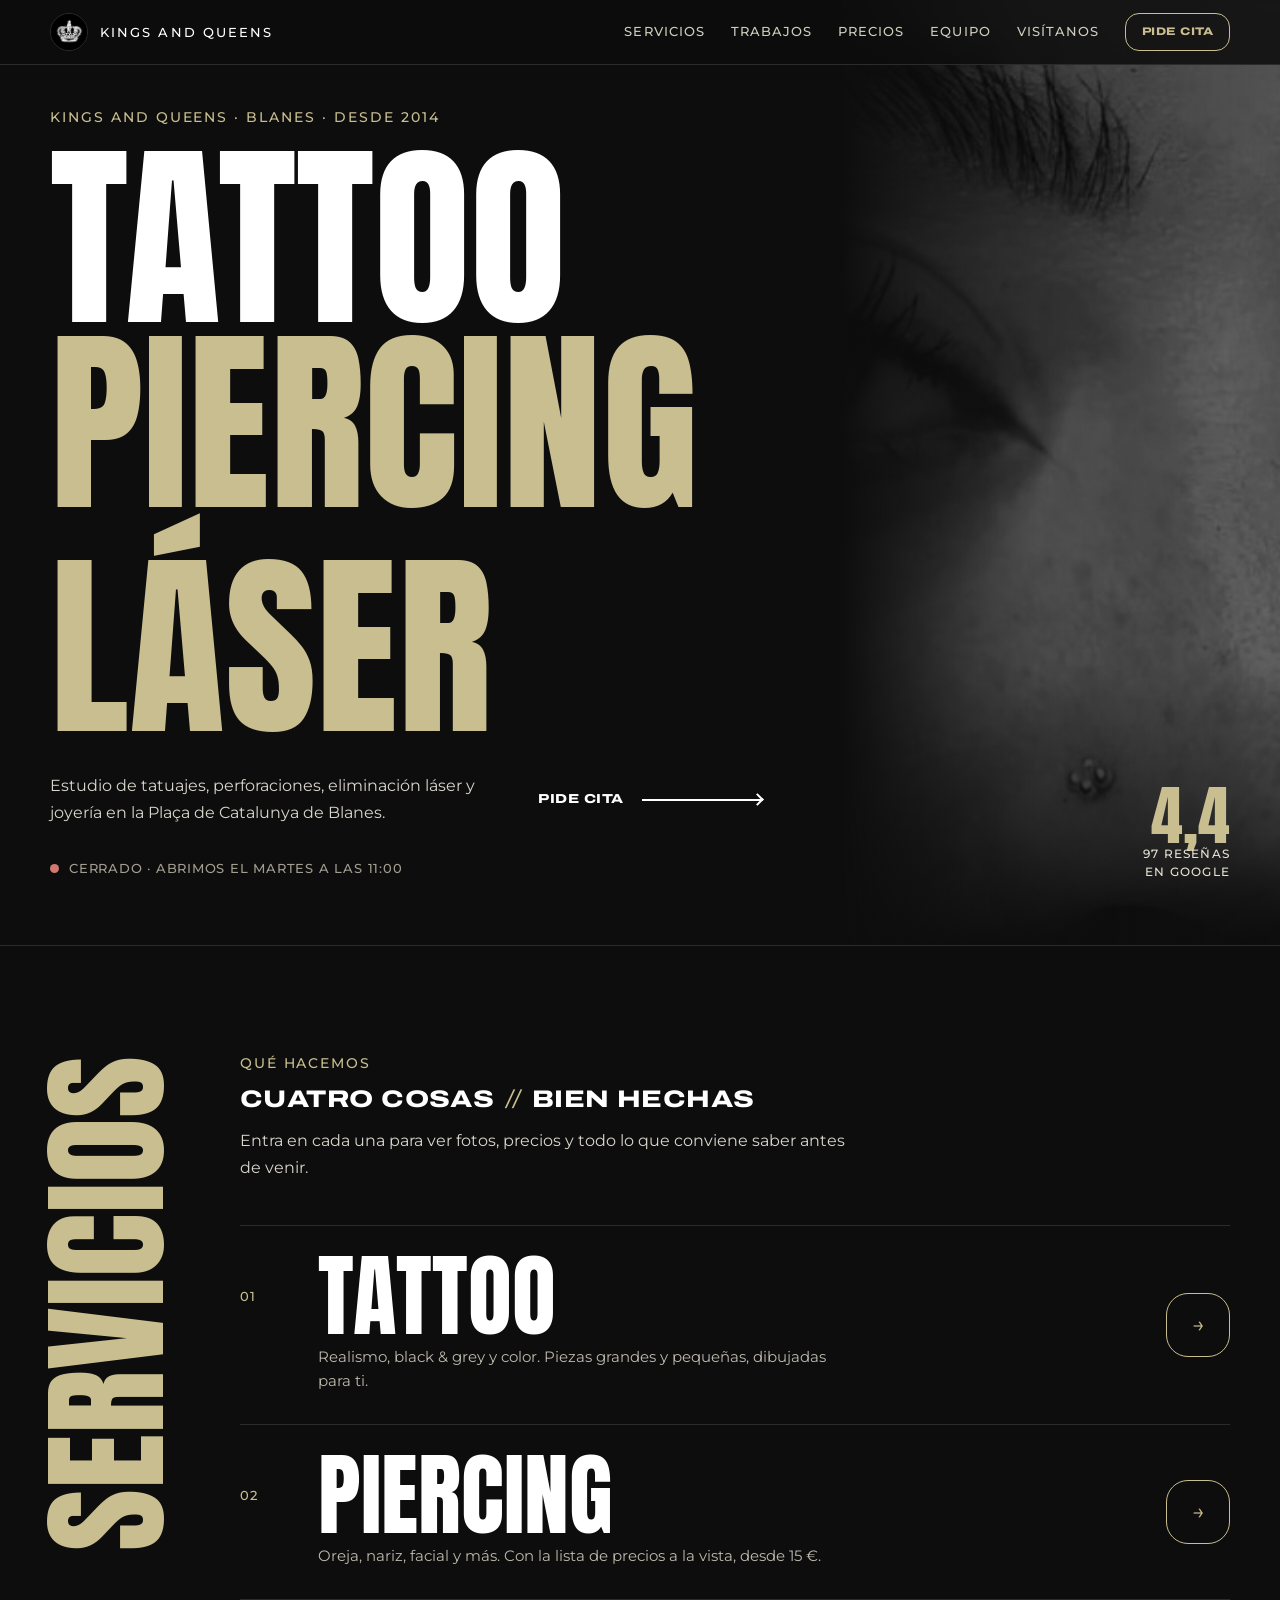
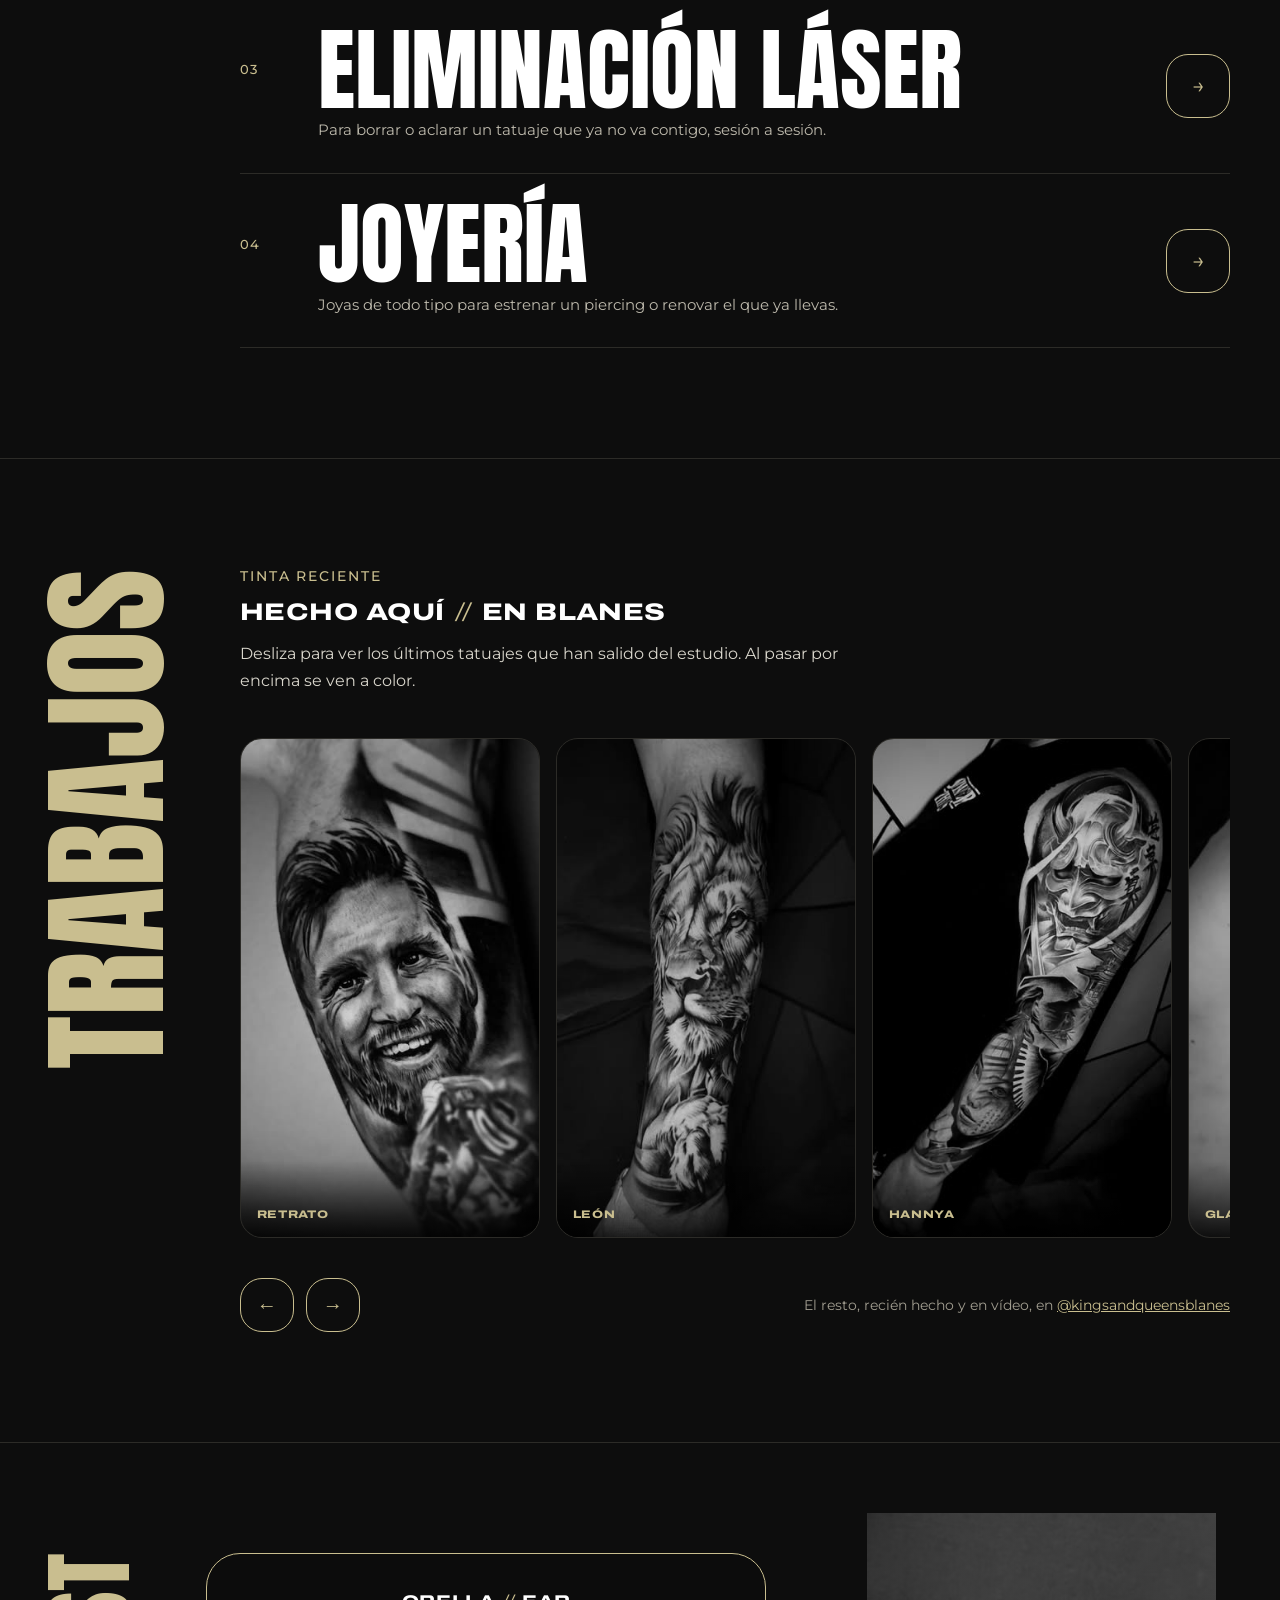
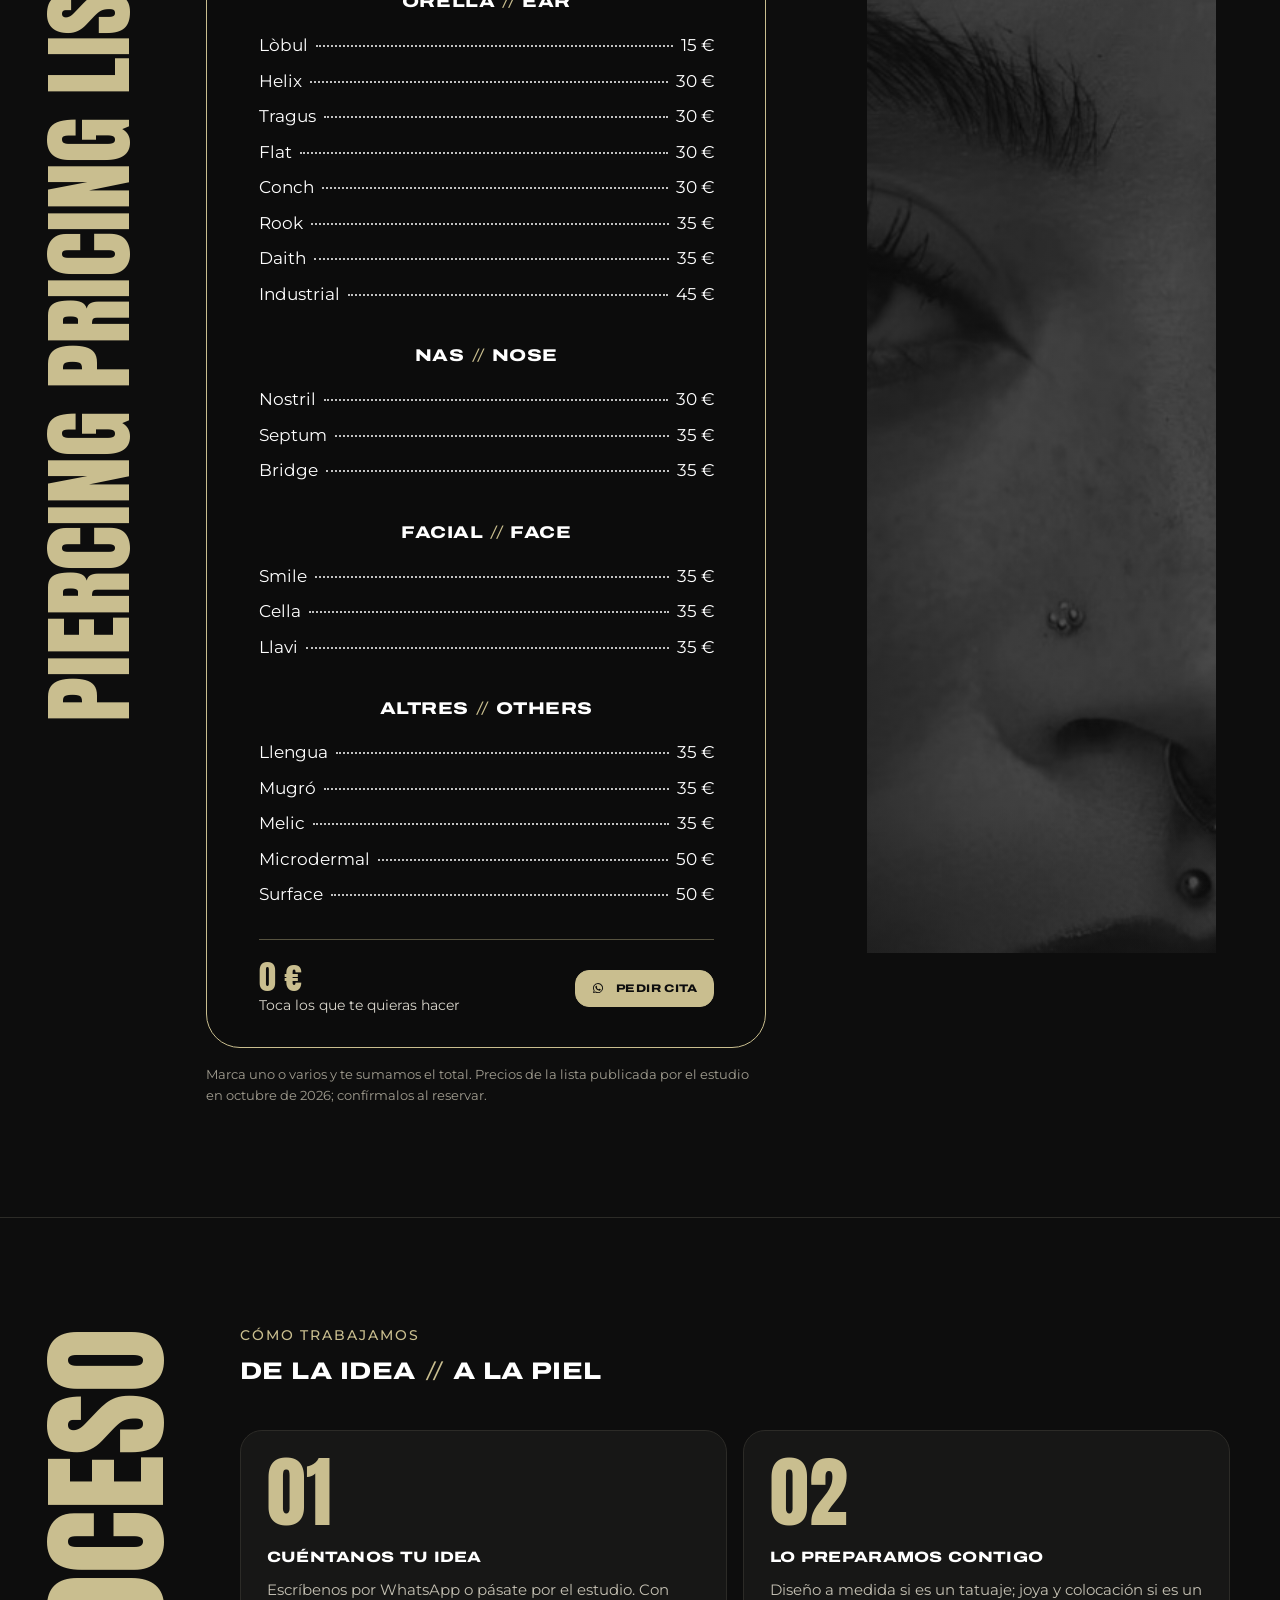
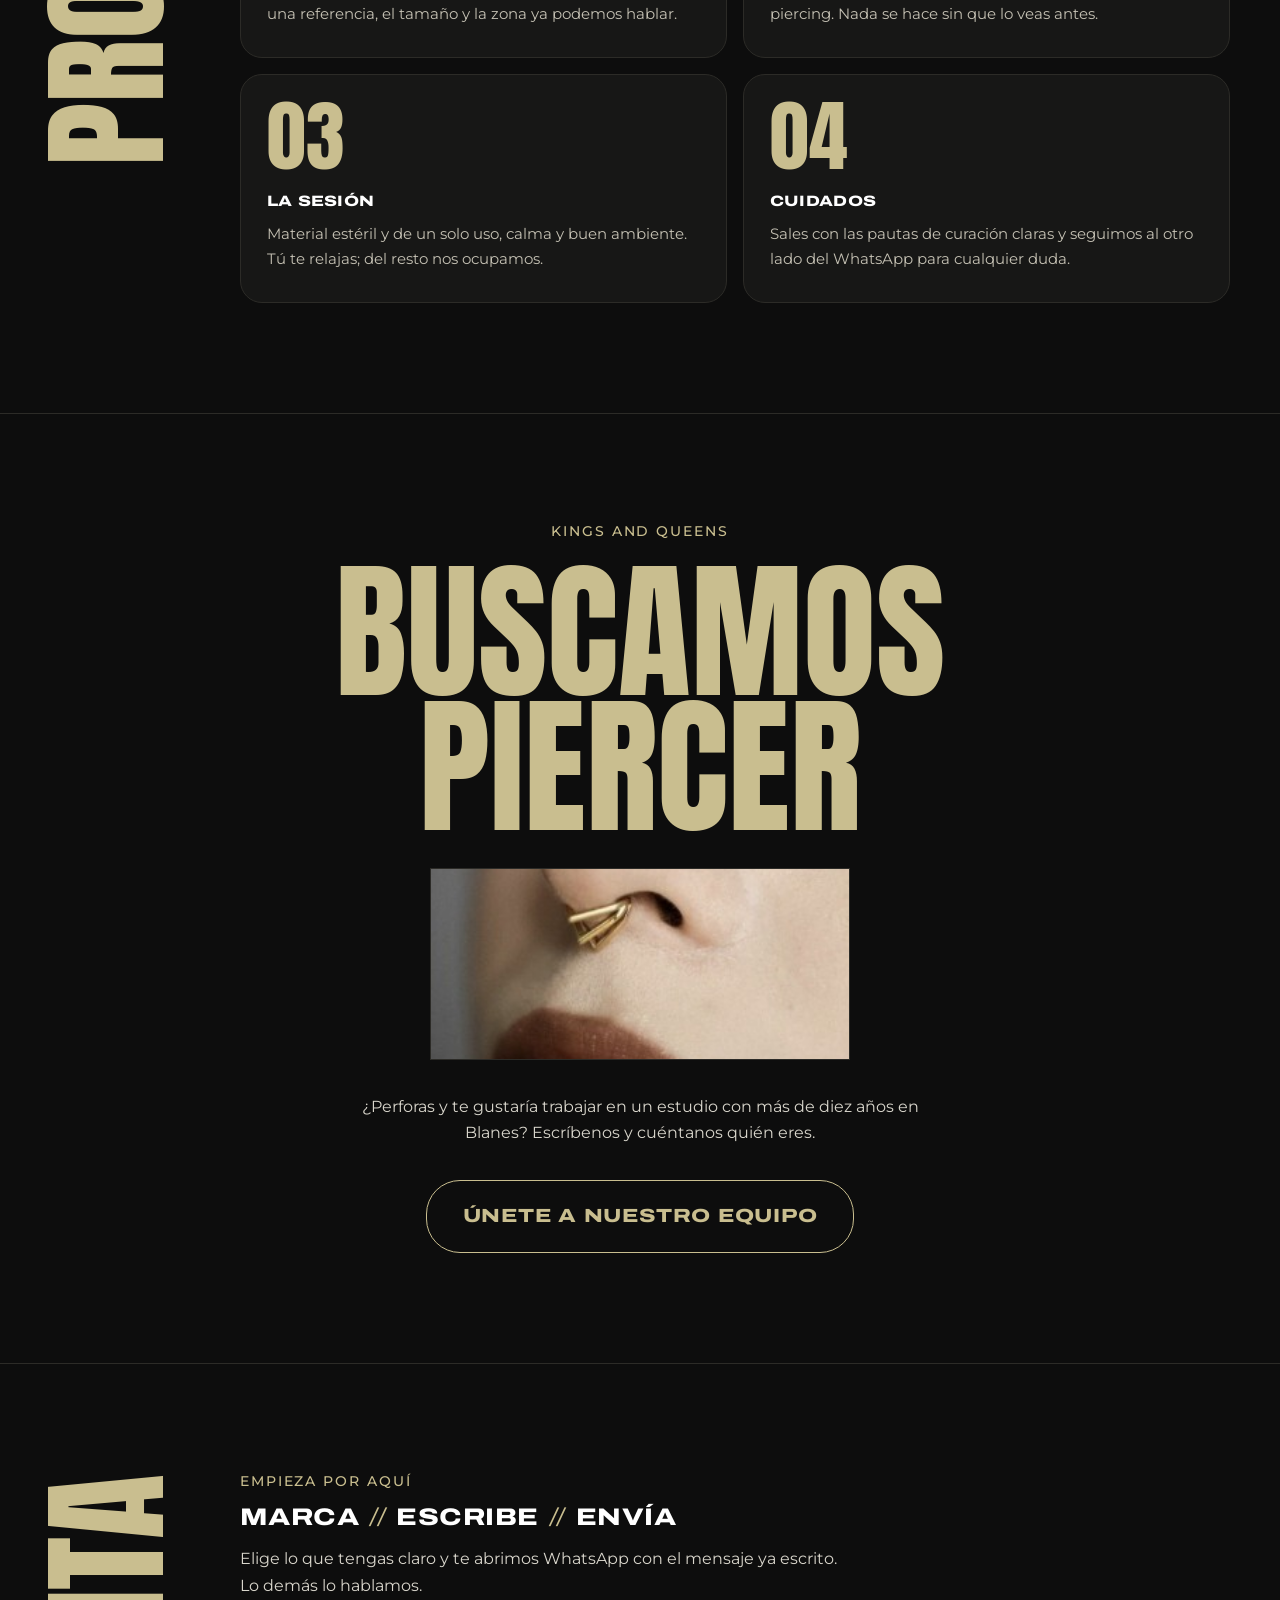
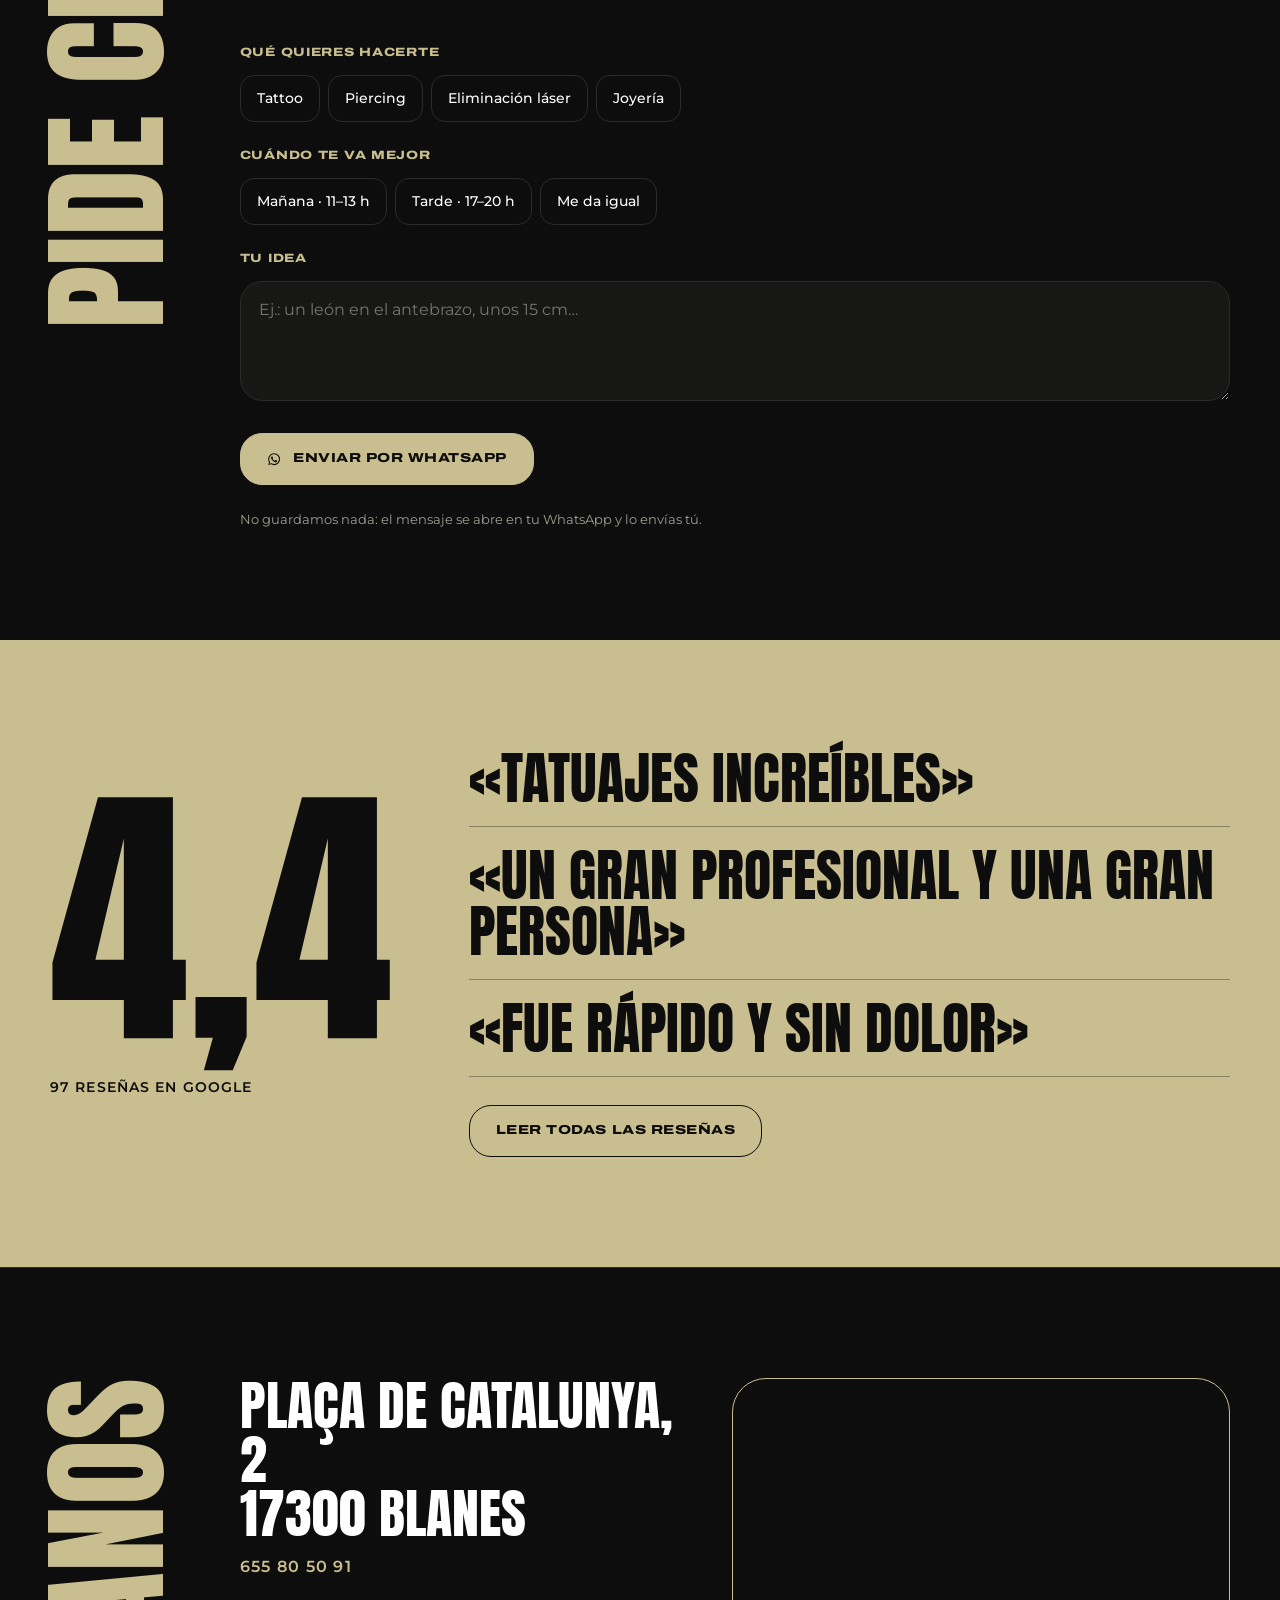
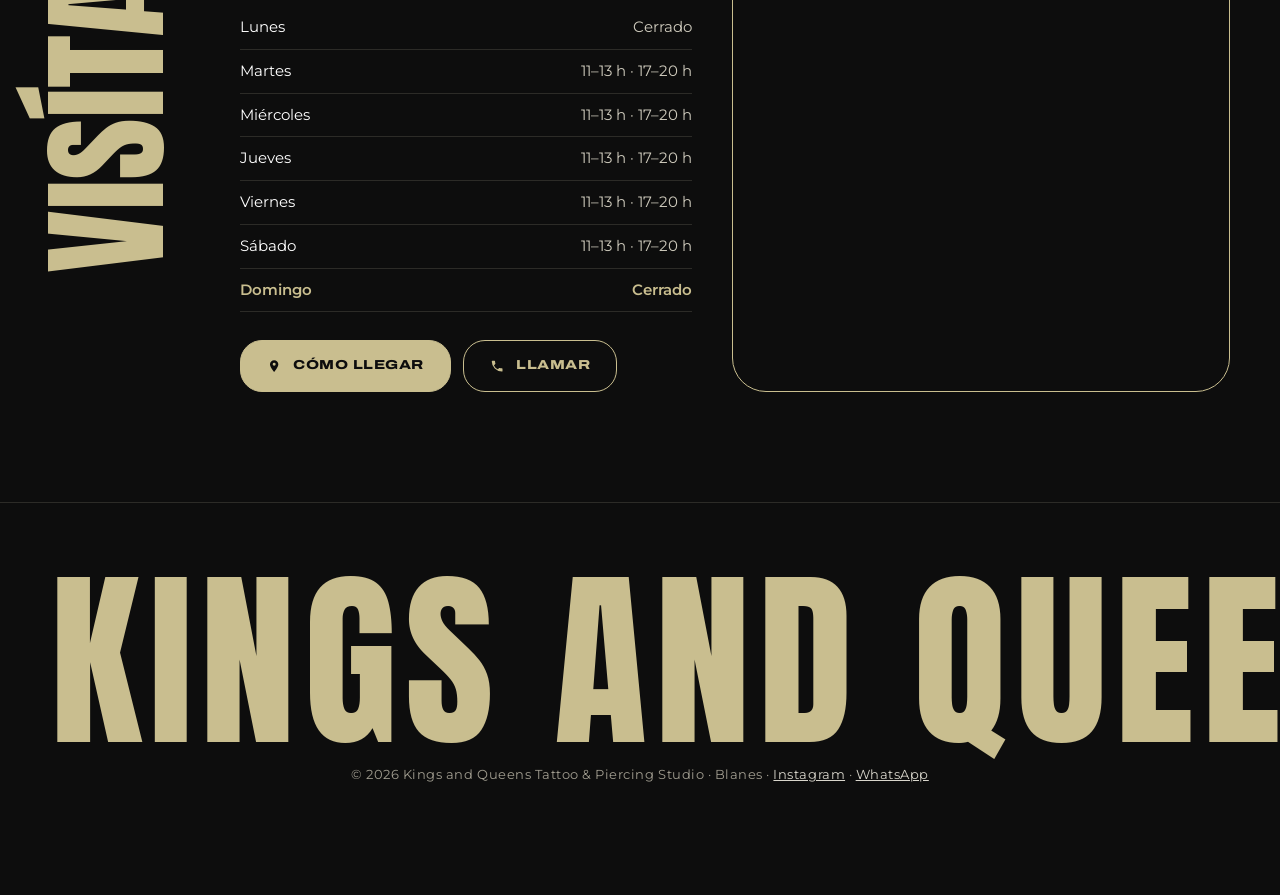
==== index.html @ 45d52576 "Actualización automática 2026-11-10 00:05" ====
<!DOCTYPE html>
<html lang="es">
<head>
<meta charset="utf-8">
<meta name="viewport" content="width=device-width, initial-scale=1">
<title>Kings and Queens · Tattoo &amp; Piercing Studio en Blanes</title>
<meta name="description" content="Estudio de tatuajes, piercing, eliminación láser y joyería en Blanes desde 2014. Plaça de Catalunya, 2. Consulta la lista de precios de piercing y pide cita por WhatsApp.">
<meta property="og:title" content="Kings and Queens · Tattoo &amp; Piercing Studio">
<meta property="og:description" content="Tattoo · Piercing · Eliminación láser · Joyería. Plaça de Catalunya, 2, Blanes. Desde 2014.">
<meta property="og:image" content="img/ig-precios.jpg">
<meta name="theme-color" content="#0d0d0d">
<link rel="icon" href="img/corona.jpg">
<link rel="apple-touch-icon" href="img/corona.jpg">
<link rel="preconnect" href="https://fonts.googleapis.com">
<link rel="preconnect" href="https://fonts.gstatic.com" crossorigin>
<link href="https://fonts.googleapis.com/css2?family=Anton&family=Archivo:wdth,wght@125,800&family=Montserrat:wght@400;500;600&display=swap" rel="stylesheet">
<link rel="stylesheet" href="estilo.css">
</head>
<body>

<svg width="0" height="0" style="position:absolute" aria-hidden="true">
  <symbol id="i-wa" viewBox="0 0 24 24"><path fill="currentColor" d="M12 2a10 10 0 0 0-8.6 15.100L2 22l5-1.300A10 10 0 1 0 12 2Zm0 18.200c-1.500 0-3-.4-4.300-1.200l-.3-.2-3 .8.8-2.900-.2-.3A8.200 8.200 0 1 1 12 20.200Zm4.500-6.100c-.2-.1-1.500-.7-1.700-.8s-.4-.1-.6.100-.6.800-.8 1-.3.200-.5.100a6.700 6.700 0 0 1-3.400-2.900c-.3-.4.300-.4.700-1.400.1-.2 0-.3 0-.5l-.8-1.800c-.2-.5-.4-.4-.6-.4h-.5a1 1 0 0 0-.7.300 2.900 2.900 0 0 0-.9 2.200 5 5 0 0 0 1.100 2.700 11.500 11.500 0 0 0 4.400 3.900c1.600.7 2.300.8 3.100.6a2.600 2.600 0 0 0 1.700-1.200 2.100 2.100 0 0 0 .2-1.200c-.1-.1-.3-.2-.5-.3Z"/></symbol>
  <symbol id="i-pin" viewBox="0 0 24 24"><path fill="currentColor" d="M12 2a7 7 0 0 0-7 7c0 5 7 13 7 13s7-8 7-13a7 7 0 0 0-7-7Zm0 9.500A2.500 2.500 0 1 1 12 6.500a2.500 2.500 0 0 1 0 5Z"/></symbol>
  <symbol id="i-tel" viewBox="0 0 24 24"><path fill="currentColor" d="M6.600 10.800a15.100 15.100 0 0 0 6.600 6.600l2.200-2.200a1 1 0 0 1 1-.2 11.400 11.400 0 0 0 3.600.6 1 1 0 0 1 1 1V20a1 1 0 0 1-1 1A17 17 0 0 1 3 4a1 1 0 0 1 1-1h3.500a1 1 0 0 1 1 1 11.400 11.400 0 0 0 .6 3.600 1 1 0 0 1-.3 1Z"/></symbol>
  <symbol id="i-ig" viewBox="0 0 24 24"><g fill="none" stroke="currentColor" stroke-width="1.800"><rect x="3.500" y="3.500" width="17" height="17" rx="5"/><circle cx="12" cy="12" r="4"/></g><circle cx="17.200" cy="6.800" r="1.200" fill="currentColor"/></symbol>
</svg>

<header class="top">
  <div class="wrap">
    <a class="logo" href="#inicio" aria-label="Kings and Queens, inicio"><img src="img/corona.jpg" alt="" width="150" height="150"><span>Kings and Queens</span></a>
    <nav class="nav" aria-label="Secciones">
      <a href="#servicios">Servicios</a><a href="#trabajos">Trabajos</a><a href="#precios">Precios</a><a href="#equipo">Equipo</a><a href="#visita">Visítanos</a>
    </nav>
    <a class="btn btn--sm" href="#cita">Pide cita</a>
  </div>
</header>

<main>
<!-- ================= HERO ================= -->
<section class="hero" id="inicio">
  <div class="cara"><img src="img/cara.jpg" alt="" width="240" height="715"></div>
  <div class="wrap">
    <p class="marca">Kings and Queens · Blanes · Desde 2014</p>
    <h1><span>Tattoo</span><span class="a">Piercing</span><span class="a">Láser</span></h1>
    <div class="pie">
      <p class="lead">Estudio de tatuajes, perforaciones, eliminación láser y joyería en la Plaça de Catalunya de Blanes.</p>
      <a class="flecha" href="#cita">Pide cita <i></i></a>
    </div>
    <p class="estado" id="estado"><u></u><span>Plaça de Catalunya, 2</span></p>
    <a class="nota" href="#opiniones" aria-label="4,4 sobre 5 en Google, 97 reseñas"><strong>4,4</strong>97 reseñas<br>en Google</a>
  </div>
</section>

<!-- ================= SERVICIOS ================= -->
<section class="sec" id="servicios">
  <div class="wrap lat">
    <h2 class="vert">Servicios</h2>
    <div>
      <div class="intro rv">
        <p class="marca">Qué hacemos</p>
        <h3 class="wide">Cuatro cosas <span class="sl">//</span> bien hechas</h3>
        <p class="lead">Entra en cada una para ver fotos, precios y todo lo que conviene saber antes de venir.</p>
      </div>
      <div class="serv">
        <a class="rv" href="tattoo.html"><span class="n">01</span><h3>Tattoo</h3><p>Realismo, black &amp; grey y color. Piezas grandes y pequeñas, dibujadas para ti.</p><span class="ir" aria-hidden="true">→</span></a>
        <a class="rv" href="piercing.html"><span class="n">02</span><h3>Piercing</h3><p>Oreja, nariz, facial y más. Con la lista de precios a la vista, desde 15 €.</p><span class="ir" aria-hidden="true">→</span></a>
        <a class="rv" href="laser.html"><span class="n">03</span><h3>Eliminación láser</h3><p>Para borrar o aclarar un tatuaje que ya no va contigo, sesión a sesión.</p><span class="ir" aria-hidden="true">→</span></a>
        <a class="rv" href="joyeria.html"><span class="n">04</span><h3>Joyería</h3><p>Joyas de todo tipo para estrenar un piercing o renovar el que ya llevas.</p><span class="ir" aria-hidden="true">→</span></a>
      </div>
    </div>
  </div>
</section>

<!-- ================= TRABAJOS ================= -->
<section class="sec" id="trabajos">
  <div class="wrap lat">
    <h2 class="vert">Trabajos</h2>
    <div>
      <div class="intro rv">
        <p class="marca">Tinta reciente</p>
        <h3 class="wide">Hecho aquí <span class="sl">//</span> en Blanes</h3>
        <p class="lead">Desliza para ver los últimos tatuajes que han salido del estudio. Al pasar por encima se ven a color.</p>
      </div>
      <div class="tira rv" id="tira" tabindex="0" aria-label="Galería de tatuajes">
        <figure><img src="img/t01.jpg" alt="Retrato realista de un futbolista sonriendo en el brazo" loading="lazy" width="480" height="640"><figcaption>Retrato</figcaption></figure>
        <figure><img src="img/t10.jpg" alt="León realista en el antebrazo" loading="lazy" width="361" height="640"><figcaption>León</figcaption></figure>
        <figure><img src="img/t05.jpg" alt="Manga con máscara hannya a color" loading="lazy" width="361" height="640"><figcaption>Hannya</figcaption></figure>
        <figure><img src="img/t11.jpg" alt="Gladiador con casco y coliseo en el hombro" loading="lazy" width="361" height="640"><figcaption>Gladiador</figcaption></figure>
        <figure><img src="img/t09.jpg" alt="Ojo de tigre y mirada de mujer en el antebrazo" loading="lazy" width="493" height="640"><figcaption>Tigre y mirada</figcaption></figure>
        <figure><img src="img/t07.jpg" alt="Águila en black and grey en el antebrazo" loading="lazy" width="361" height="640"><figcaption>Águila</figcaption></figure>
        <figure><img src="img/t02.jpg" alt="Rostro de Cristo y cruz en el antebrazo" loading="lazy" width="361" height="640"><figcaption>Cristo y cruz</figcaption></figure>
        <figure><img src="img/t06.jpg" alt="Ojo, reloj y rosa en el antebrazo" loading="lazy" width="361" height="640"><figcaption>Ojo y reloj</figcaption></figure>
        <figure><img src="img/t08.jpg" alt="Rostro de mujer en black and grey" loading="lazy" width="361" height="640"><figcaption>Rostro</figcaption></figure>
        <figure><img src="img/t03.jpg" alt="Astronauta y criatura espacial en el antebrazo" loading="lazy" width="361" height="640"><figcaption>Espacio</figcaption></figure>
      </div>
      <div class="mando rv">
        <button type="button" data-dir="-1" aria-label="Fotos anteriores">←</button>
        <button type="button" data-dir="1" aria-label="Fotos siguientes">→</button>
        <p>El resto, recién hecho y en vídeo, en <a href="https://www.instagram.com/kingsandqueensblanes" target="_blank" rel="noopener">@kingsandqueensblanes</a></p>
      </div>
    </div>
  </div>
</section>

<!-- ================= PRECIOS ================= -->
<section class="sec precios" id="precios">
  <div class="wrap lat">
    <h2 class="vert peq">Piercing pricing list</h2>
    <div>
      <div class="cartel rv" id="cartel">
        <h3>Orella <span class="sl">//</span> Ear</h3>
        <ul>
          <li><button type="button" aria-pressed="false" data-p="15">Lòbul<b>15 €</b></button></li>
          <li><button type="button" aria-pressed="false" data-p="30">Helix<b>30 €</b></button></li>
          <li><button type="button" aria-pressed="false" data-p="30">Tragus<b>30 €</b></button></li>
          <li><button type="button" aria-pressed="false" data-p="30">Flat<b>30 €</b></button></li>
          <li><button type="button" aria-pressed="false" data-p="30">Conch<b>30 €</b></button></li>
          <li><button type="button" aria-pressed="false" data-p="35">Rook<b>35 €</b></button></li>
          <li><button type="button" aria-pressed="false" data-p="35">Daith<b>35 €</b></button></li>
          <li><button type="button" aria-pressed="false" data-p="45">Industrial<b>45 €</b></button></li>
        </ul>
        <h3>Nas <span class="sl">//</span> Nose</h3>
        <ul>
          <li><button type="button" aria-pressed="false" data-p="30">Nostril<b>30 €</b></button></li>
          <li><button type="button" aria-pressed="false" data-p="35">Septum<b>35 €</b></button></li>
          <li><button type="button" aria-pressed="false" data-p="35">Bridge<b>35 €</b></button></li>
        </ul>
        <h3>Facial <span class="sl">//</span> Face</h3>
        <ul>
          <li><button type="button" aria-pressed="false" data-p="35">Smile<b>35 €</b></button></li>
          <li><button type="button" aria-pressed="false" data-p="35">Cella<b>35 €</b></button></li>
          <li><button type="button" aria-pressed="false" data-p="35">Llavi<b>35 €</b></button></li>
        </ul>
        <h3>Altres <span class="sl">//</span> Others</h3>
        <ul>
          <li><button type="button" aria-pressed="false" data-p="35">Llengua<b>35 €</b></button></li>
          <li><button type="button" aria-pressed="false" data-p="35">Mugró<b>35 €</b></button></li>
          <li><button type="button" aria-pressed="false" data-p="35">Melic<b>35 €</b></button></li>
          <li><button type="button" aria-pressed="false" data-p="50">Microdermal<b>50 €</b></button></li>
          <li><button type="button" aria-pressed="false" data-p="50">Surface<b>50 €</b></button></li>
        </ul>
        <div class="cuenta">
          <p aria-live="polite"><strong id="total">0 €</strong><span id="cuantos">Toca los que te quieras hacer</span></p>
          <a class="btn btn--full btn--sm" id="pedir" href="https://wa.me/34655805091?text=Hola%20Kings%20and%20Queens%2C%20quiero%20pedir%20cita%20para%20un%20piercing." target="_blank" rel="noopener"><svg><use href="#i-wa"/></svg>Pedir cita</a>
        </div>
      </div>
      <p class="aviso">Marca uno o varios y te sumamos el total. Precios de la lista publicada por el estudio en octubre de 2026; confírmalos al reservar.</p>
    </div>
  </div>
</section>

<!-- ================= PROCESO ================= -->
<section class="sec" id="proceso">
  <div class="wrap lat">
    <h2 class="vert">Proceso</h2>
    <div>
      <div class="intro rv">
        <p class="marca">Cómo trabajamos</p>
        <h3 class="wide">De la idea <span class="sl">//</span> a la piel</h3>
      </div>
      <div class="pasos">
        <div class="paso rv"><h3 class="wide">Cuéntanos tu idea</h3><p>Escríbenos por WhatsApp o pásate por el estudio. Con una referencia, el tamaño y la zona ya podemos hablar.</p></div>
        <div class="paso rv" style="--rd:.08s"><h3 class="wide">Lo preparamos contigo</h3><p>Diseño a medida si es un tatuaje; joya y colocación si es un piercing. Nada se hace sin que lo veas antes.</p></div>
        <div class="paso rv"><h3 class="wide">La sesión</h3><p>Material estéril y de un solo uso, calma y buen ambiente. Tú te relajas; del resto nos ocupamos.</p></div>
        <div class="paso rv" style="--rd:.08s"><h3 class="wide">Cuidados</h3><p>Sales con las pautas de curación claras y seguimos al otro lado del WhatsApp para cualquier duda.</p></div>
      </div>
    </div>
  </div>
</section>

<!-- ================= EQUIPO ================= -->
<section class="sec equipo" id="equipo">
  <div class="wrap">
    <p class="marca rv">Kings and Queens</p>
    <h2 class="rv">Buscamos piercer</h2>
    <figure class="rv"><img src="img/nariz.jpg" alt="Primer plano de un aro dorado en la nariz" loading="lazy" width="297" height="190"></figure>
    <p class="lead rv">¿Perforas y te gustaría trabajar en un estudio con más de diez años en Blanes? Escríbenos y cuéntanos quién eres.</p>
    <a class="btn rv" href="https://wa.me/34655805091?text=Hola%20Kings%20and%20Queens%2C%20he%20visto%20que%20busc%C3%A1is%20piercer%20y%20me%20gustar%C3%ADa%20unirme%20al%20equipo." target="_blank" rel="noopener">Únete a nuestro equipo</a>
  </div>
</section>

<!-- ================= CITA ================= -->
<section class="sec" id="cita">
  <div class="wrap lat">
    <h2 class="vert">Pide cita</h2>
    <div>
      <div class="intro rv">
        <p class="marca">Empieza por aquí</p>
        <h3 class="wide">Marca <span class="sl">//</span> escribe <span class="sl">//</span> envía</h3>
        <p class="lead">Elige lo que tengas claro y te abrimos WhatsApp con el mensaje ya escrito. Lo demás lo hablamos.</p>
      </div>
      <form class="form rv" id="idea">
        <fieldset><legend>Qué quieres hacerte</legend><div class="chips">
          <label><input type="radio" name="serv" value="un tatuaje"><span>Tattoo</span></label>
          <label><input type="radio" name="serv" value="un piercing"><span>Piercing</span></label>
          <label><input type="radio" name="serv" value="una eliminación láser"><span>Eliminación láser</span></label>
          <label><input type="radio" name="serv" value="una consulta de joyería"><span>Joyería</span></label>
        </div></fieldset>
        <fieldset><legend>Cuándo te va mejor</legend><div class="chips">
          <label><input type="radio" name="hora" value="por la mañana (11–13 h)"><span>Mañana · 11–13 h</span></label>
          <label><input type="radio" name="hora" value="por la tarde (17–20 h)"><span>Tarde · 17–20 h</span></label>
          <label><input type="radio" name="hora" value="me da igual el horario"><span>Me da igual</span></label>
        </div></fieldset>
        <fieldset><legend><label for="txt">Tu idea</label></legend>
          <textarea id="txt" name="txt" placeholder="Ej.: un león en el antebrazo, unos 15 cm…"></textarea>
        </fieldset>
        <button class="btn btn--full" type="submit"><svg><use href="#i-wa"/></svg>Enviar por WhatsApp</button>
        <p class="note">No guardamos nada: el mensaje se abre en tu WhatsApp y lo envías tú.</p>
      </form>
    </div>
  </div>
</section>

<!-- ================= OPINIONES ================= -->
<section class="sec arena" id="opiniones">
  <div class="wrap voces">
    <div class="rv">
      <p class="num" aria-label="4,4 sobre 5">4,4</p>
      <p>97 reseñas en Google</p>
    </div>
    <div class="rv" style="--rd:.12s">
      <blockquote>«Tatuajes increíbles»</blockquote>
      <blockquote>«Un gran profesional y una gran persona»</blockquote>
      <blockquote>«Fue rápido y sin dolor»</blockquote>
      <a class="btn" href="https://www.google.com/maps/place/Kings+And+Queens+Tattoo+%26+Piercing+Studio/@41.672627,2.7900441,17z/data=!4m6!3m5!1s0x12bb163b7a36d513:0x8e5a60330b178a2e!8m2!3d41.672627!4d2.7900441!16s%2Fg%2F11cmfw9wwy" target="_blank" rel="noopener">Leer todas las reseñas</a>
    </div>
  </div>
</section>

<!-- ================= VISITA ================= -->
<section class="sec" id="visita">
  <div class="wrap lat">
    <h2 class="vert">Visítanos</h2>
    <div class="visita">
      <div class="rv">
        <p class="dir">Plaça de Catalunya, 2<br>17300 Blanes</p>
        <a class="tel" href="tel:+34655805091">655 80 50 91</a>
        <table class="horas" id="horario">
          <caption class="sr">Horario</caption>
          <tr data-d="1"><td>Lunes</td><td>Cerrado</td></tr>
          <tr data-d="2"><td>Martes</td><td>11–13 h · 17–20 h</td></tr>
          <tr data-d="3"><td>Miércoles</td><td>11–13 h · 17–20 h</td></tr>
          <tr data-d="4"><td>Jueves</td><td>11–13 h · 17–20 h</td></tr>
          <tr data-d="5"><td>Viernes</td><td>11–13 h · 17–20 h</td></tr>
          <tr data-d="6"><td>Sábado</td><td>11–13 h · 17–20 h</td></tr>
          <tr data-d="0"><td>Domingo</td><td>Cerrado</td></tr>
        </table>
        <div class="btns">
          <a class="btn btn--full" href="https://www.google.com/maps/dir/?api=1&destination=Kings+And+Queens+Tattoo+%26+Piercing+Studio%2C+Pla%C3%A7a+de+Catalunya+2%2C+Blanes" target="_blank" rel="noopener"><svg><use href="#i-pin"/></svg>Cómo llegar</a>
          <a class="btn" href="tel:+34655805091"><svg><use href="#i-tel"/></svg>Llamar</a>
        </div>
      </div>
      <div class="mapa rv" style="--rd:.1s">
        <iframe title="Mapa: Kings and Queens, Plaça de Catalunya 2, Blanes" loading="lazy" referrerpolicy="no-referrer-when-downgrade" src="https://www.google.com/maps?q=Kings+And+Queens+Tattoo+%26+Piercing+Studio,+Pla%C3%A7a+de+Catalunya+2,+Blanes&z=17&output=embed"></iframe>
      </div>
    </div>
  </div>
</section>
</main>

<footer class="fin">
  <div class="wrap">
    <p class="gran" aria-hidden="true">Kings and Queens</p>
    <p>© 2026 Kings and Queens Tattoo &amp; Piercing Studio · Blanes · <a href="https://www.instagram.com/kingsandqueensblanes" target="_blank" rel="noopener">Instagram</a> · <a href="https://wa.me/34655805091" target="_blank" rel="noopener">WhatsApp</a></p>
  </div>
</footer>

<nav class="dock" aria-label="Accesos rápidos">
  <a href="#cita"><svg><use href="#i-wa"/></svg>Pide cita</a>
  <a href="tel:+34655805091"><svg><use href="#i-tel"/></svg>Llamar</a>
  <a href="#visita"><svg><use href="#i-pin"/></svg>Mapa</a>
</nav>

<script src="main.js"></script>
</body>
</html>
---- estilo.css ----
/* Kings and Queens · Tattoo & Piercing Studio · Blanes */
:root{
  --n:#0d0d0d; --c:#171716; --l:#2c2b27; --a:#c9be8f; --a2:#ddd4ab; --b:#fff; --g:#a19d90;
  --r:22px;
  --disp:'Anton',Impact,'Arial Narrow',sans-serif;
  --wide:'Archivo','Arial Black',sans-serif;
  --txt:'Montserrat',system-ui,sans-serif;
}
*,*::before,*::after{box-sizing:border-box}
html{scroll-behavior:smooth;scroll-padding-top:72px;-webkit-text-size-adjust:100%}
body{margin:0;background:var(--n);color:var(--b);font:400 16px/1.65 var(--txt);overflow-x:hidden}
img{max-width:100%;display:block}
a{color:inherit}
h1,h2,h3,p,ul,figure,blockquote{margin:0}
ul{padding:0;list-style:none}
svg{width:1.1em;height:1.1em;flex:none}
:focus-visible{outline:2px solid var(--a);outline-offset:3px}
.sr{position:absolute;width:1px;height:1px;overflow:hidden;clip-path:inset(50%)}
.wrap{width:min(1180px,100% - 44px);margin-inline:auto}

/* tipografía */
.wide{font-family:var(--wide);font-stretch:125%;font-weight:800;text-transform:uppercase;letter-spacing:.02em}
.marca{font:500 14px/1 var(--txt);letter-spacing:.14em;text-transform:uppercase;color:var(--a)}
.lead{color:#d9d6cc;max-width:56ch}
.lead+.lead{margin-top:14px}
.sl{color:var(--a);font-weight:400;font-style:italic;margin:0 .15em}

/* botones: caja redondeada de línea fina, como el cartel */
.btn{display:inline-flex;align-items:center;justify-content:center;gap:12px;padding:17px 26px;border:1px solid var(--a);border-radius:var(--r);
  font-family:var(--wide);font-stretch:125%;font-weight:800;font-size:13px;line-height:1.2;letter-spacing:.04em;text-transform:uppercase;text-decoration:none;
  color:var(--a);background:transparent;cursor:pointer;transition:background .25s,color .25s,transform .25s}
.btn:hover{background:var(--a);color:var(--n)}
.btn:active{transform:scale(.98)}
.btn--full{background:var(--a);color:var(--n)}
.btn--full:hover{background:var(--b);border-color:var(--b)}
.btn--sm{padding:11px 16px;font-size:11px;border-radius:14px}
.btns{display:flex;flex-wrap:wrap;gap:12px}

/* flecha larga */
.flecha{display:inline-flex;align-items:center;gap:18px;text-decoration:none;font-family:var(--wide);font-stretch:125%;font-weight:800;font-size:13px;letter-spacing:.04em;text-transform:uppercase;color:var(--b)}
.flecha i{position:relative;display:block;width:120px;height:2px;background:currentColor;transition:width .35s}
.flecha i::after{content:"";position:absolute;right:0;top:-4px;width:9px;height:9px;border-top:2px solid;border-right:2px solid;transform:rotate(45deg)}
.flecha:hover i{width:170px}

/* cabecera */
.top{position:fixed;inset:0 0 auto;z-index:50;background:rgba(13,13,13,.86);backdrop-filter:blur(10px);border-bottom:1px solid var(--l)}
.top .wrap{display:flex;align-items:center;gap:26px;height:64px}
.logo{display:flex;align-items:center;gap:12px;text-decoration:none;font:500 13px/1 var(--txt);letter-spacing:.16em;text-transform:uppercase;white-space:nowrap}
.logo img{width:38px;height:38px;border-radius:50%;border:1px solid var(--l)}
.nav{display:flex;gap:26px;margin-left:auto}
.nav a{font:500 13px/1 var(--txt);letter-spacing:.08em;text-transform:uppercase;text-decoration:none;color:#cfcbbd;padding:8px 0;border-bottom:1px solid transparent;transition:color .2s,border-color .2s}
.nav a:hover{color:var(--a);border-color:var(--a)}

/* hero */
.hero{position:relative;min-height:100svh;display:flex;align-items:flex-end;padding:110px 0 64px;overflow:hidden;isolation:isolate}
.cara{position:absolute;inset:0 0 0 auto;width:min(38vw,440px);z-index:-1}
.cara img{width:100%;height:100%;object-fit:cover;object-position:50% 30%;filter:grayscale(1) contrast(1.05)}
.cara::after{content:"";position:absolute;inset:0;background:linear-gradient(90deg,var(--n) 0,rgba(13,13,13,.35) 45%,rgba(13,13,13,.1) 100%),linear-gradient(0deg,var(--n) 0,transparent 30%)}
.hero .wrap{position:relative}
.hero h1{font:400 clamp(84px,min(15.5vw,25svh),236px)/.93 var(--disp);text-transform:uppercase;margin:22px 0 34px}
.hero h1 span{display:block;width:max-content}
.hero h1 span+span+span{margin-top:.2em}
.hero h1 .a{color:var(--a)}
.hero .pie{display:flex;flex-wrap:wrap;align-items:center;gap:28px 48px}
.hero .lead{max-width:40ch}
.estado{display:inline-flex;align-items:center;gap:10px;margin-top:34px;font:500 13px/1.3 var(--txt);letter-spacing:.06em;text-transform:uppercase;color:var(--g)}
.estado u{width:9px;height:9px;border-radius:50%;background:var(--g);flex:none}
.estado.abierto u{background:#7fd08a;box-shadow:0 0 0 5px rgba(127,208,138,.16)}
.estado.cerrado u{background:#d0796f}
.nota{position:absolute;right:0;bottom:0;text-align:right;text-decoration:none;font:500 12px/1.5 var(--txt);letter-spacing:.1em;text-transform:uppercase;color:#e6e2d4}
.nota strong{display:block;font:400 64px/.9 var(--disp);color:var(--a);letter-spacing:0}

/* hero de subpágina */
.hero.sub{min-height:0;padding:130px 0 70px;align-items:flex-start}
.hero.sub h1{font-size:clamp(78px,15vw,210px);line-height:1.14;margin:14px 0 20px;color:var(--a)}
.volver{display:inline-block;margin-bottom:26px;font:500 13px/1 var(--txt);letter-spacing:.08em;text-transform:uppercase;text-decoration:none;color:#cfcbbd}
.volver:hover{color:var(--a)}
.hero.sub .btns{margin-top:30px}

/* secciones con título vertical */
.sec{padding:110px 0;position:relative;border-top:1px solid var(--l)}
.lat{display:grid;grid-template-columns:auto minmax(0,1fr);gap:clamp(34px,6vw,90px);align-items:start}
.vert{font:400 clamp(84px,10.5vw,150px)/.84 var(--disp);text-transform:uppercase;color:var(--a);white-space:nowrap;writing-mode:vertical-rl;transform:rotate(180deg);text-align:right}
.vert.peq{font-size:clamp(70px,7.4vw,104px)}
.intro{margin-bottom:44px}
.intro h3{font-size:clamp(17px,2.1vw,24px);line-height:1.25;margin:14px 0 14px}
.arena{background:var(--a);color:var(--n);border-top:0}
.arena .vert,.arena .marca{color:var(--n)}
.arena .lead{color:#2a2820}
.arena .btn{border-color:var(--n);color:var(--n)}
.arena .btn:hover,.arena .btn--full{background:var(--n);color:var(--a)}
.arena .btn--full:hover{background:#000;color:var(--b);border-color:#000}

/* aparecer */
.rv{opacity:0;transform:translateY(26px);transition:opacity .7s var(--rd,0s),transform .7s cubic-bezier(.2,.7,.2,1) var(--rd,0s)}
.rv.in{opacity:1;transform:none}

/* servicios: filas grandes */
.serv{border-top:1px solid var(--l)}
.serv a{display:grid;grid-template-columns:54px minmax(0,1fr) auto;align-items:center;gap:8px 24px;padding:30px 0;border-bottom:1px solid var(--l);text-decoration:none;position:relative;transition:padding .35s,background .35s}
.serv .n{font:500 13px/1 var(--txt);letter-spacing:.1em;color:var(--a)}
.serv h3{font:400 clamp(46px,7vw,96px)/.9 var(--disp);text-transform:uppercase;transition:color .3s}
.serv p{grid-column:2;color:#bdb9ac;max-width:52ch;font-size:15px}
.serv .ir{grid-row:1/3;grid-column:3;width:64px;height:64px;border:1px solid var(--a);border-radius:var(--r);display:grid;place-items:center;color:var(--a);font-size:22px;transition:background .3s,color .3s,transform .3s}
.serv a:hover{padding-left:16px}
.serv a:hover h3{color:var(--a)}
.serv a:hover .ir{background:var(--a);color:var(--n);transform:rotate(-45deg)}

/* trabajos: tira deslizable */
.tira{display:flex;gap:16px;overflow-x:auto;scroll-snap-type:x mandatory;padding-bottom:18px;scrollbar-width:thin;scrollbar-color:var(--a) var(--l)}
.tira figure{flex:0 0 clamp(220px,26vw,300px);scroll-snap-align:start;position:relative;border-radius:var(--r);overflow:hidden;border:1px solid var(--l);aspect-ratio:9/15;background:var(--c)}
.tira img{width:100%;height:100%;object-fit:cover;filter:grayscale(1);transition:filter .5s,transform .8s}
.tira figure:hover img{filter:none;transform:scale(1.04)}
.tira figcaption{position:absolute;inset:auto 0 0;padding:44px 16px 14px;background:linear-gradient(0deg,rgba(0,0,0,.85),transparent);font-family:var(--wide);font-stretch:125%;font-weight:800;font-size:11px;letter-spacing:.06em;text-transform:uppercase;color:var(--a)}
.mando{display:flex;align-items:center;gap:12px;margin-top:22px;flex-wrap:wrap}
.mando button{width:54px;height:54px;border-radius:var(--r);border:1px solid var(--a);background:none;color:var(--a);font-size:20px;cursor:pointer;transition:background .25s,color .25s}
.mando button:hover{background:var(--a);color:var(--n)}
.mando p{margin-left:auto;color:var(--g);font-size:14px}
.mando p a{color:var(--a)}

/* lista de precios: el cartel */
.precios{background:var(--n) url(img/cara.jpg) right 5vw top 70px/auto 1040px no-repeat}
.precios::before{content:"";position:absolute;inset:0;background:linear-gradient(90deg,var(--n) 45%,rgba(13,13,13,.5) 75%,rgba(13,13,13,.35)),linear-gradient(0deg,var(--n) 0,transparent 30%)}
.precios .wrap{position:relative}
.cartel{border:1px solid var(--a);border-radius:34px;padding:34px clamp(20px,4vw,52px) 30px;background:rgba(13,13,13,.5);backdrop-filter:blur(3px);max-width:560px}
.cartel h3{font-family:var(--wide);font-stretch:125%;font-weight:800;font-size:17px;letter-spacing:.03em;text-transform:uppercase;text-align:center;margin:30px 0 12px}
.cartel h3:first-child{margin-top:0}
.cartel li button{display:flex;align-items:baseline;gap:8px;width:100%;padding:5px 8px;margin:0 -8px;width:calc(100% + 16px);border:0;border-radius:8px;background:none;color:var(--b);font:400 17px/1.5 var(--txt);cursor:pointer;text-align:left;transition:background .2s,color .2s}
.cartel li button::before{content:"";order:1;flex:1;border-bottom:2px dotted currentColor;opacity:.75;transform:translateY(-4px)}
.cartel li b{order:2;font-weight:400;white-space:nowrap}
.cartel li button:hover{color:var(--a)}
.cartel li button[aria-pressed=true]{background:var(--a);color:var(--n);font-weight:600}
.cartel li button[aria-pressed=true] b{font-weight:600}
.cuenta{margin-top:26px;padding-top:20px;border-top:1px solid rgba(201,190,143,.4);display:flex;flex-wrap:wrap;align-items:center;justify-content:space-between;gap:14px}
.cuenta p{font-size:14px;color:#d9d6cc}
.cuenta strong{display:block;font:400 34px/1 var(--disp);color:var(--a);letter-spacing:.01em}
.cartel+.aviso{margin-top:16px;font-size:13px;color:var(--g);max-width:560px}

/* proceso */
.pasos{display:grid;grid-template-columns:repeat(2,minmax(0,1fr));gap:16px;counter-reset:p}
.paso{border:1px solid var(--l);border-radius:var(--r);padding:26px 26px 30px;counter-increment:p;background:var(--c)}
.paso::before{content:"0" counter(p);display:block;font:400 78px/.9 var(--disp);color:var(--a);margin-bottom:18px}
.paso h3{font-size:15px;margin-bottom:8px}
.paso p{color:#c4c0b3;font-size:15px}

/* equipo: cartel "buscamos piercer" */
.equipo{text-align:center}
.equipo .wrap{max-width:720px}
.equipo h2{font:400 clamp(72px,13vw,150px)/.9 var(--disp);text-transform:uppercase;color:var(--a);margin:26px 0 34px}
.equipo figure{width:min(100%,420px);margin:0 auto 34px;border:1px solid var(--l)}
.equipo figure img{width:100%;aspect-ratio:3/2;object-fit:cover}
.equipo .lead{margin:0 auto 34px}
.equipo .btn{font-size:clamp(13px,2.4vw,19px);padding:24px 36px;border-radius:34px}

/* cita */
.form{display:grid;gap:24px}
.form fieldset{border:0;padding:0;margin:0;min-width:0}
.form legend{padding:0;margin-bottom:12px;font-family:var(--wide);font-stretch:125%;font-weight:800;font-size:12px;letter-spacing:.06em;text-transform:uppercase;color:var(--a)}
.chips{display:flex;flex-wrap:wrap;gap:8px}
.chips input{position:absolute;opacity:0}
.chips span{display:block;padding:11px 16px;border:1px solid var(--l);border-radius:14px;font-size:14px;font-weight:500;cursor:pointer;transition:border-color .2s,background .2s,color .2s}
.chips label:hover span{border-color:var(--a)}
.chips input:checked+span{background:var(--a);border-color:var(--a);color:var(--n);font-weight:600}
.chips input:focus-visible+span{outline:2px solid var(--a);outline-offset:3px}
.form textarea{width:100%;min-height:120px;padding:16px 18px;background:var(--c);border:1px solid var(--l);border-radius:var(--r);color:var(--b);font:400 16px/1.5 var(--txt);resize:vertical}
.form textarea:focus{outline:0;border-color:var(--a)}
.form .btn{justify-self:start}
.form .note{font-size:13px;color:var(--g)}

/* opiniones */
.voces{display:grid;grid-template-columns:auto minmax(0,1fr);gap:clamp(30px,6vw,80px);align-items:center}
.voces .num{font:400 clamp(150px,22vw,280px)/.8 var(--disp)}
.voces .num+p{margin-top:44px;font-weight:600;font-size:14px;letter-spacing:.08em;text-transform:uppercase}
.voces blockquote{font:400 clamp(30px,4.4vw,56px)/1 var(--disp);text-transform:uppercase;padding:20px 0;border-bottom:1px solid rgba(13,13,13,.35)}
.voces blockquote:first-child{padding-top:0}
.voces .btn{margin-top:28px}

/* visita */
.visita{display:grid;grid-template-columns:minmax(0,1fr) minmax(0,1.1fr);gap:40px;align-items:stretch}
.dir{font:400 clamp(34px,4.4vw,54px)/1 var(--disp);text-transform:uppercase;margin-bottom:14px}
.tel{display:inline-block;margin-bottom:26px;color:var(--a);font-weight:600;letter-spacing:.08em;text-decoration:none}
.horas{width:100%;border-collapse:collapse;margin-bottom:28px;font-size:15px}
.horas td{padding:9px 0;border-bottom:1px solid var(--l)}
.horas td:last-child{text-align:right;color:#cfcbbd}
.horas .hoy td{color:var(--a);font-weight:600}
.mapa{border:1px solid var(--a);border-radius:34px;overflow:hidden;min-height:380px}
.mapa iframe{width:100%;height:100%;min-height:380px;border:0;display:block;filter:grayscale(1) invert(.92) contrast(.9)}

/* pie */
.fin{border-top:1px solid var(--l);padding:54px 0 110px;text-align:center}
.fin .gran{font:400 clamp(60px,15vw,220px)/.85 var(--disp);text-transform:uppercase;color:var(--a);white-space:nowrap}
.fin p{margin-top:22px;font-size:13px;color:var(--g);letter-spacing:.04em}
.fin p a{color:#d9d6cc}

/* barra inferior en móvil */
.dock{display:none}

/* subpáginas */
.ficha{display:grid;grid-template-columns:minmax(0,1.4fr) minmax(0,1fr);gap:40px;align-items:start}
.ficha h3.wide{font-size:clamp(17px,2.1vw,24px);line-height:1.25;margin:14px 0}
.caja{border:1px solid var(--a);border-radius:34px;padding:30px}
.caja h3{font-size:14px;color:var(--a);margin-bottom:14px}
.caja li{padding:10px 0;border-bottom:1px dotted rgba(201,190,143,.5);font-size:15px}
.caja li:last-child{border:0}
.galeria{display:grid;grid-template-columns:repeat(auto-fill,minmax(190px,1fr));gap:14px}
.galeria a{position:relative;display:block;border-radius:var(--r);overflow:hidden;border:1px solid var(--l);aspect-ratio:9/14;background:var(--c)}
.galeria img{width:100%;height:100%;object-fit:cover;filter:grayscale(1);transition:filter .5s,transform .8s}
.galeria a:hover img{filter:none;transform:scale(1.04)}
.galeria span{position:absolute;inset:auto 0 0;padding:40px 14px 12px;background:linear-gradient(0deg,rgba(0,0,0,.85),transparent);font-family:var(--wide);font-stretch:125%;font-weight:800;font-size:10px;letter-spacing:.06em;text-transform:uppercase;color:var(--a)}
.pocas{margin-top:26px;color:var(--g);font-size:14px}
.pocas a{color:var(--a)}
.dudas details{border-bottom:1px solid var(--l)}
.dudas details:first-child{border-top:1px solid var(--l)}
.dudas summary{display:flex;justify-content:space-between;gap:20px;padding:22px 0;cursor:pointer;list-style:none;font-family:var(--wide);font-stretch:125%;font-weight:800;font-size:14px;letter-spacing:.03em;text-transform:uppercase}
.dudas summary::-webkit-details-marker{display:none}
.dudas summary::after{content:"+";color:var(--a);font:400 26px/.8 var(--disp)}
.dudas details[open] summary::after{content:"–"}
.dudas details p{padding:0 0 24px;color:#c4c0b3;max-width:62ch}
.otros{display:grid;grid-template-columns:repeat(3,minmax(0,1fr));gap:14px}
.otros a{display:block;border:1px solid var(--l);border-radius:var(--r);padding:22px;text-decoration:none;transition:border-color .25s,background .25s,color .25s}
.otros .n{font:500 12px/1 var(--txt);letter-spacing:.1em;color:var(--a)}
.otros h3{font:400 clamp(34px,4vw,50px)/.95 var(--disp);text-transform:uppercase;margin:26px 0 6px}
.otros a:hover{background:var(--a);border-color:var(--a);color:var(--n)}
.otros a:hover .n{color:var(--n)}
.cierre{display:flex;flex-wrap:wrap;gap:12px;margin-top:34px}

/* ampliar foto */
#lupa{border:0;padding:0;background:none;max-width:100vw;max-height:100vh;width:100vw;height:100vh;color:var(--b)}
#lupa::backdrop{background:rgba(0,0,0,.93)}
#lupa figure{height:100%;display:flex;flex-direction:column;align-items:center;justify-content:center;gap:14px;padding:60px 16px 30px}
#lupa img{max-height:calc(100vh - 150px);max-width:100%;border-radius:var(--r);border:1px solid var(--a)}
#lupa p{font-family:var(--wide);font-stretch:125%;font-weight:800;font-size:11px;letter-spacing:.06em;text-transform:uppercase;color:var(--a)}
#lupa button{position:absolute;width:50px;height:50px;border-radius:16px;border:1px solid var(--a);background:rgba(13,13,13,.8);color:var(--a);font-size:18px;cursor:pointer}
#lupa .x{top:14px;right:14px}
#lupa .prev{left:14px;top:50%}
#lupa .next{right:14px;top:50%}

@media (max-width:900px){
  .nav{display:none}
  .top .wrap{justify-content:space-between}
  .logo span{font-size:12px}
  .hero{padding-bottom:44px}
  .cara{width:100%}
  .cara::after{background:linear-gradient(90deg,rgba(13,13,13,.9) 0,rgba(13,13,13,.45) 100%),linear-gradient(0deg,var(--n) 0,transparent 45%)}
  .nota{position:static;text-align:left;display:block;margin-top:26px}
  .nota strong{display:inline;font-size:40px;margin-right:10px;vertical-align:-6px}
  .sec{padding:76px 0}
  .lat{grid-template-columns:minmax(0,1fr);gap:30px}
  .vert,.vert.peq{writing-mode:horizontal-tb;transform:none;text-align:left;white-space:normal;font-size:clamp(58px,17vw,104px)}
  .serv a{grid-template-columns:minmax(0,1fr) auto;padding:24px 0}
  .serv .n{grid-column:1/-1}
  .serv p{grid-column:1}
  .serv .ir{grid-row:2/4;grid-column:2;width:50px;height:50px;border-radius:16px}
  .precios{background-position:right -120px top;background-size:auto 60%}
  .precios::before{background:linear-gradient(180deg,rgba(13,13,13,.75),var(--n) 55%)}
  .pasos{grid-template-columns:minmax(0,1fr)}
  .voces,.visita,.ficha{grid-template-columns:minmax(0,1fr)}
  .otros{grid-template-columns:minmax(0,1fr)}
  .mando p{margin-left:0;flex-basis:100%}
  .fin{padding-bottom:120px}
  .dock{display:grid;grid-template-columns:repeat(3,1fr);position:fixed;inset:auto 10px 10px;z-index:60;border:1px solid var(--a);border-radius:var(--r);background:rgba(13,13,13,.94);backdrop-filter:blur(10px);overflow:hidden}
  .dock a{display:flex;flex-direction:column;align-items:center;gap:5px;padding:11px 4px 10px;text-decoration:none;font-family:var(--wide);font-stretch:125%;font-weight:800;font-size:9.5px;letter-spacing:.04em;text-transform:uppercase;color:var(--a)}
  .dock a+a{border-left:1px solid rgba(201,190,143,.35)}
  .dock a:first-child{background:var(--a);color:var(--n)}
  .dock svg{width:20px;height:20px}
  #lupa .prev,#lupa .next{top:auto;bottom:14px}
}
@media (max-width:420px){
  .top .btn--sm{padding:10px 12px;font-size:10px}
  .logo span{display:none}
  .cartel li button{font-size:16px}
}
@media (prefers-reduced-motion:reduce){
  html{scroll-behavior:auto}
  .rv{opacity:1;transform:none;transition:none}
  *{transition-duration:.01s!important}
}
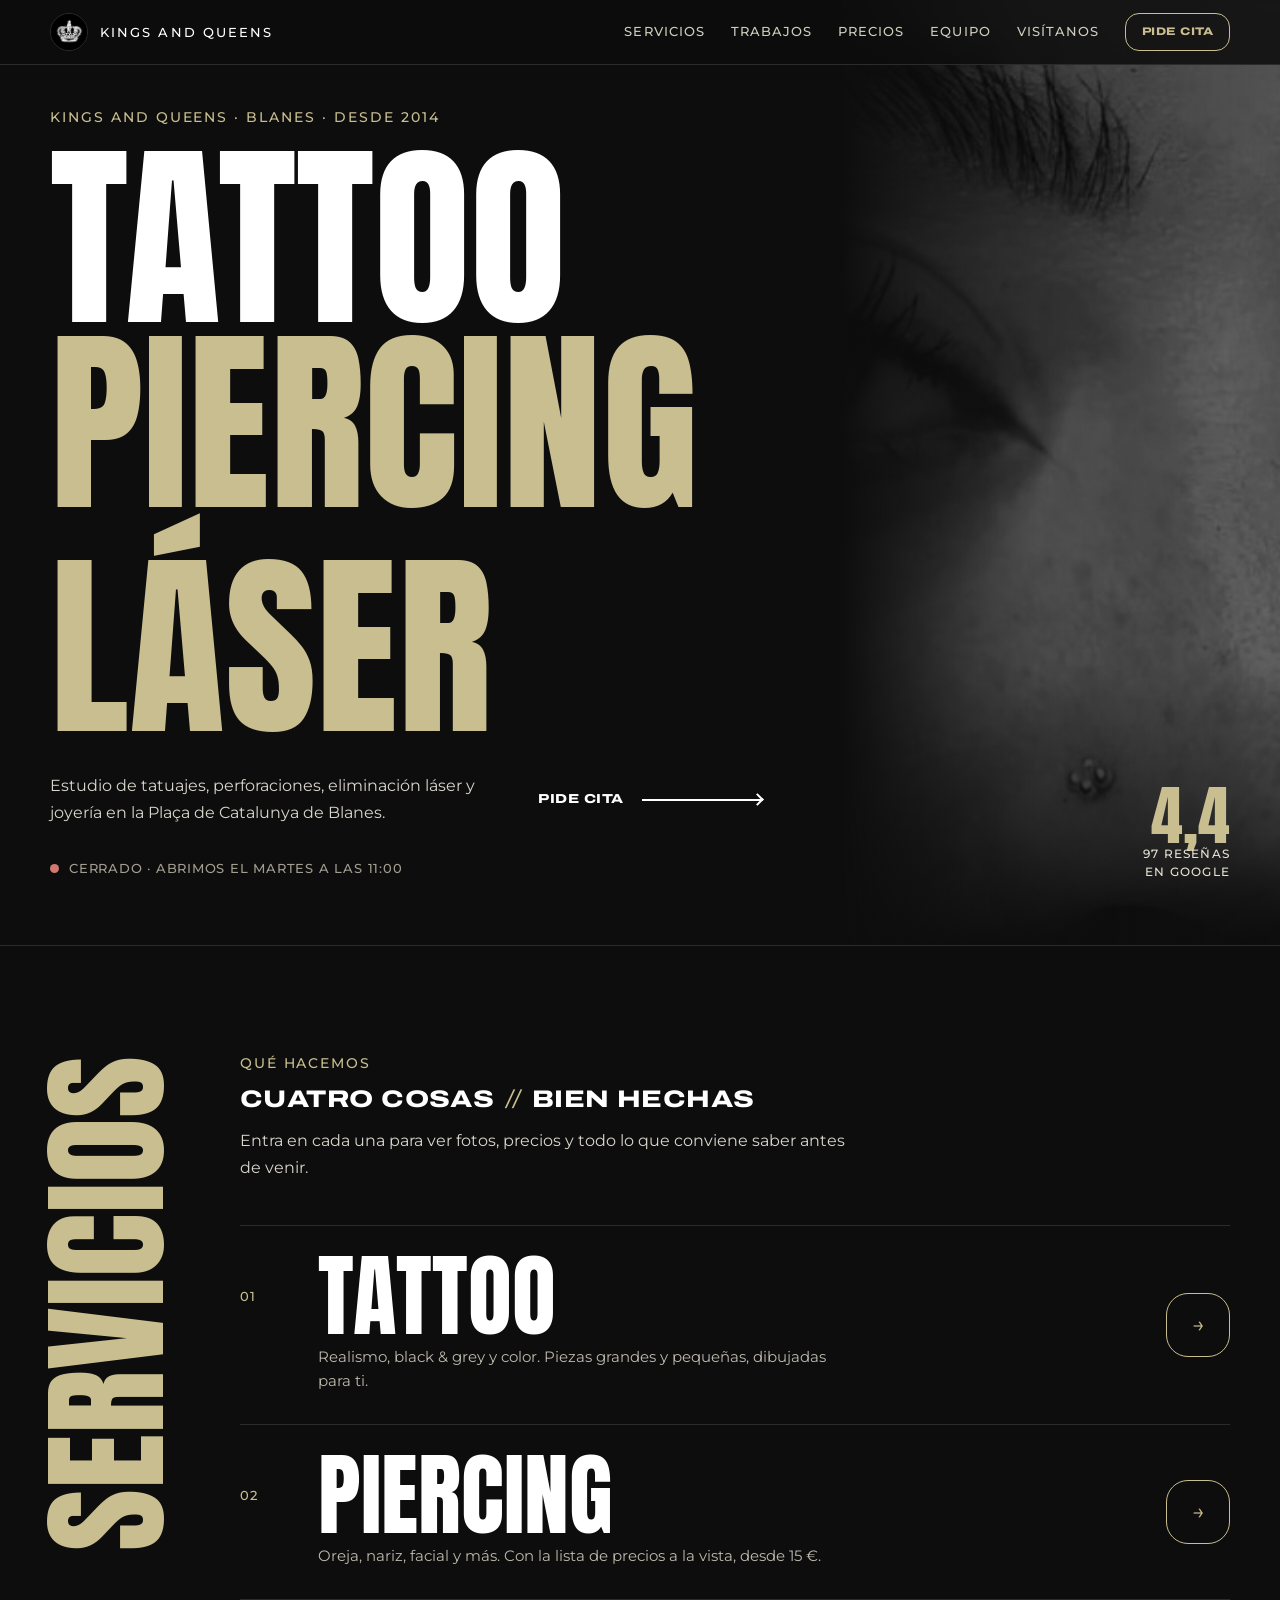
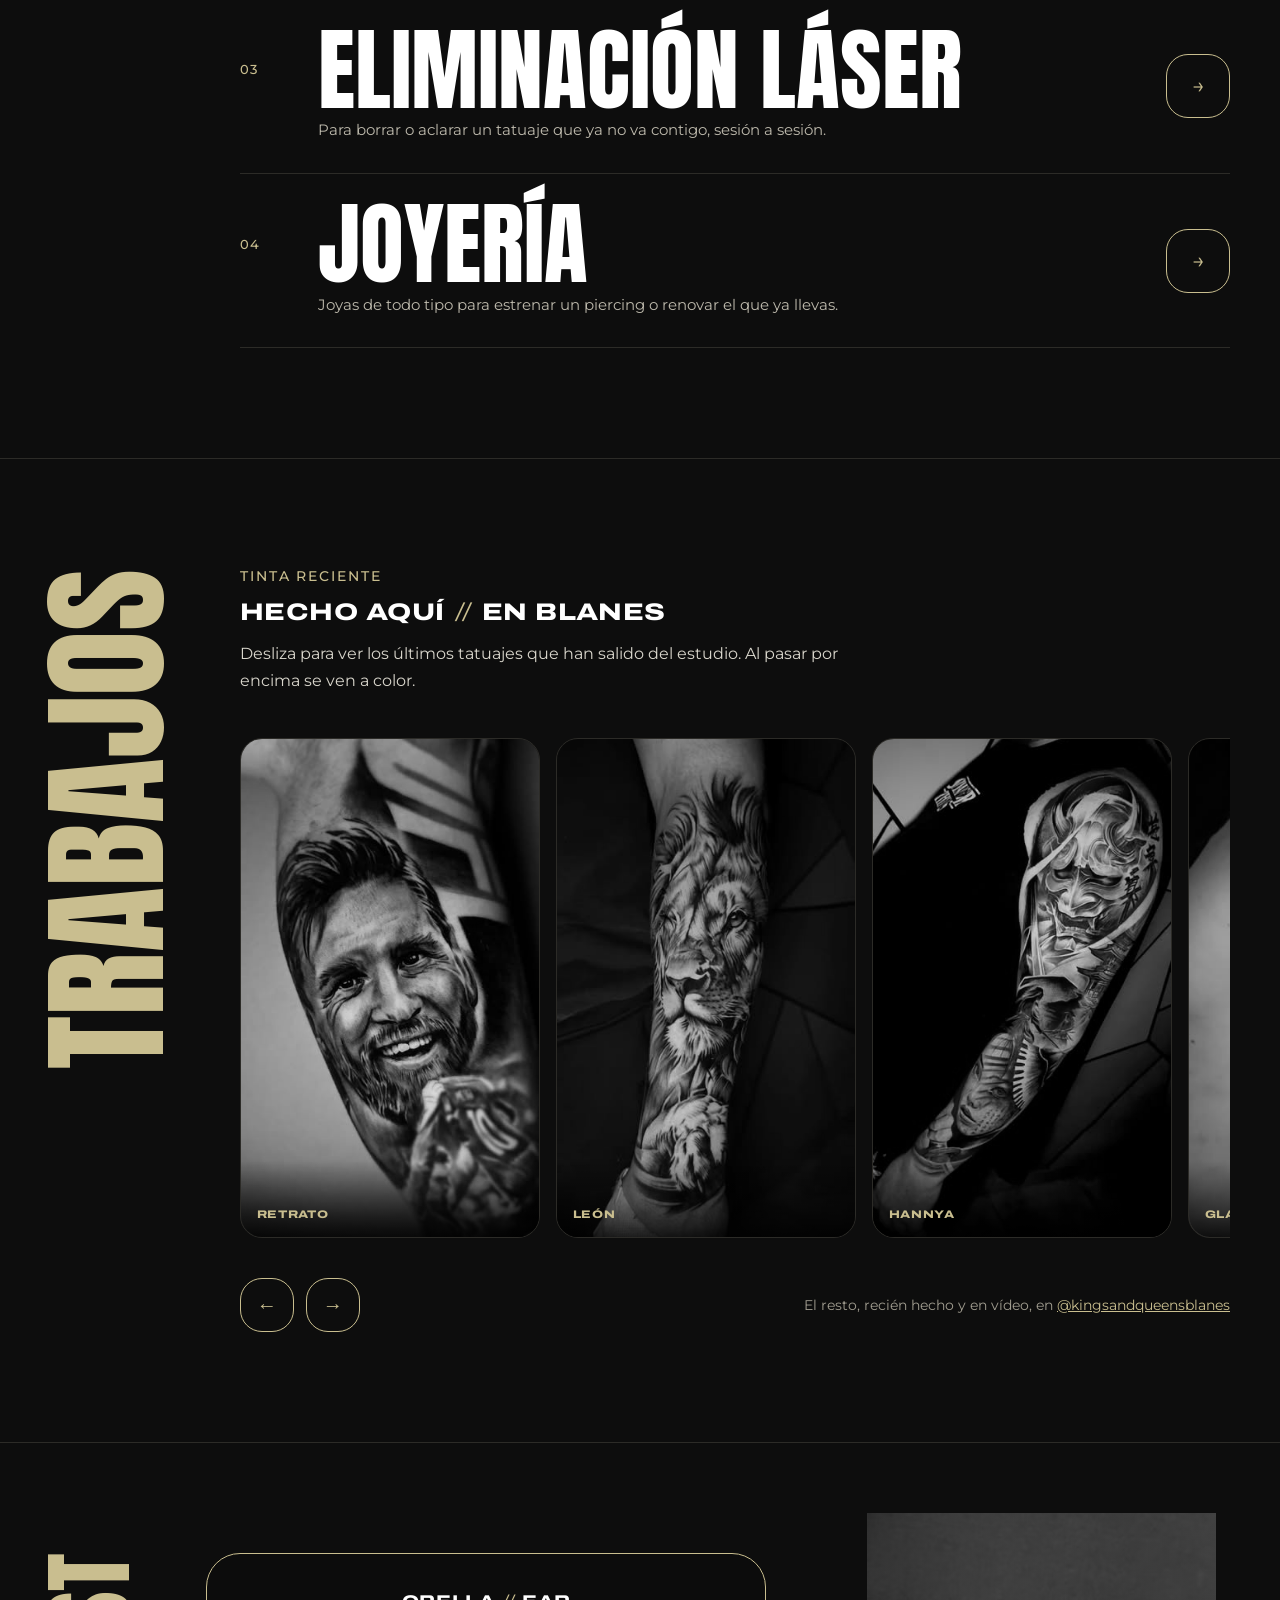
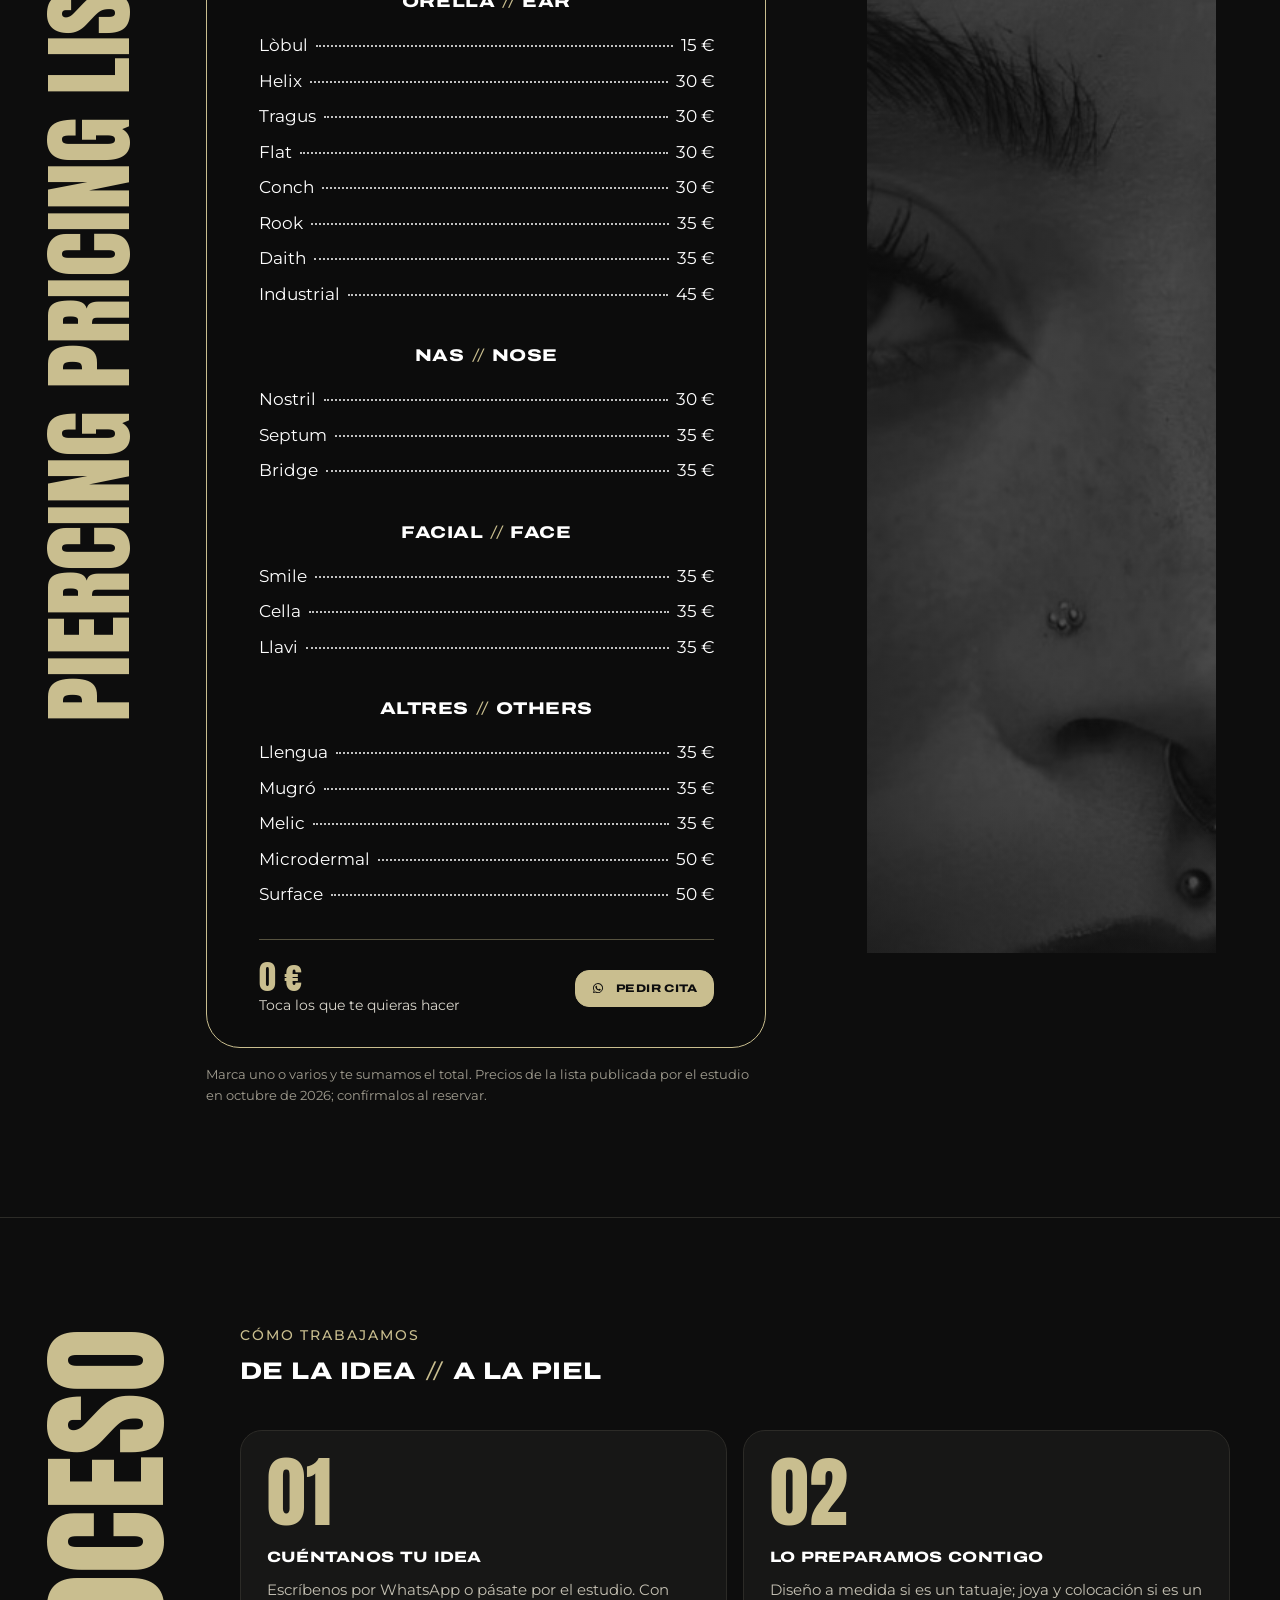
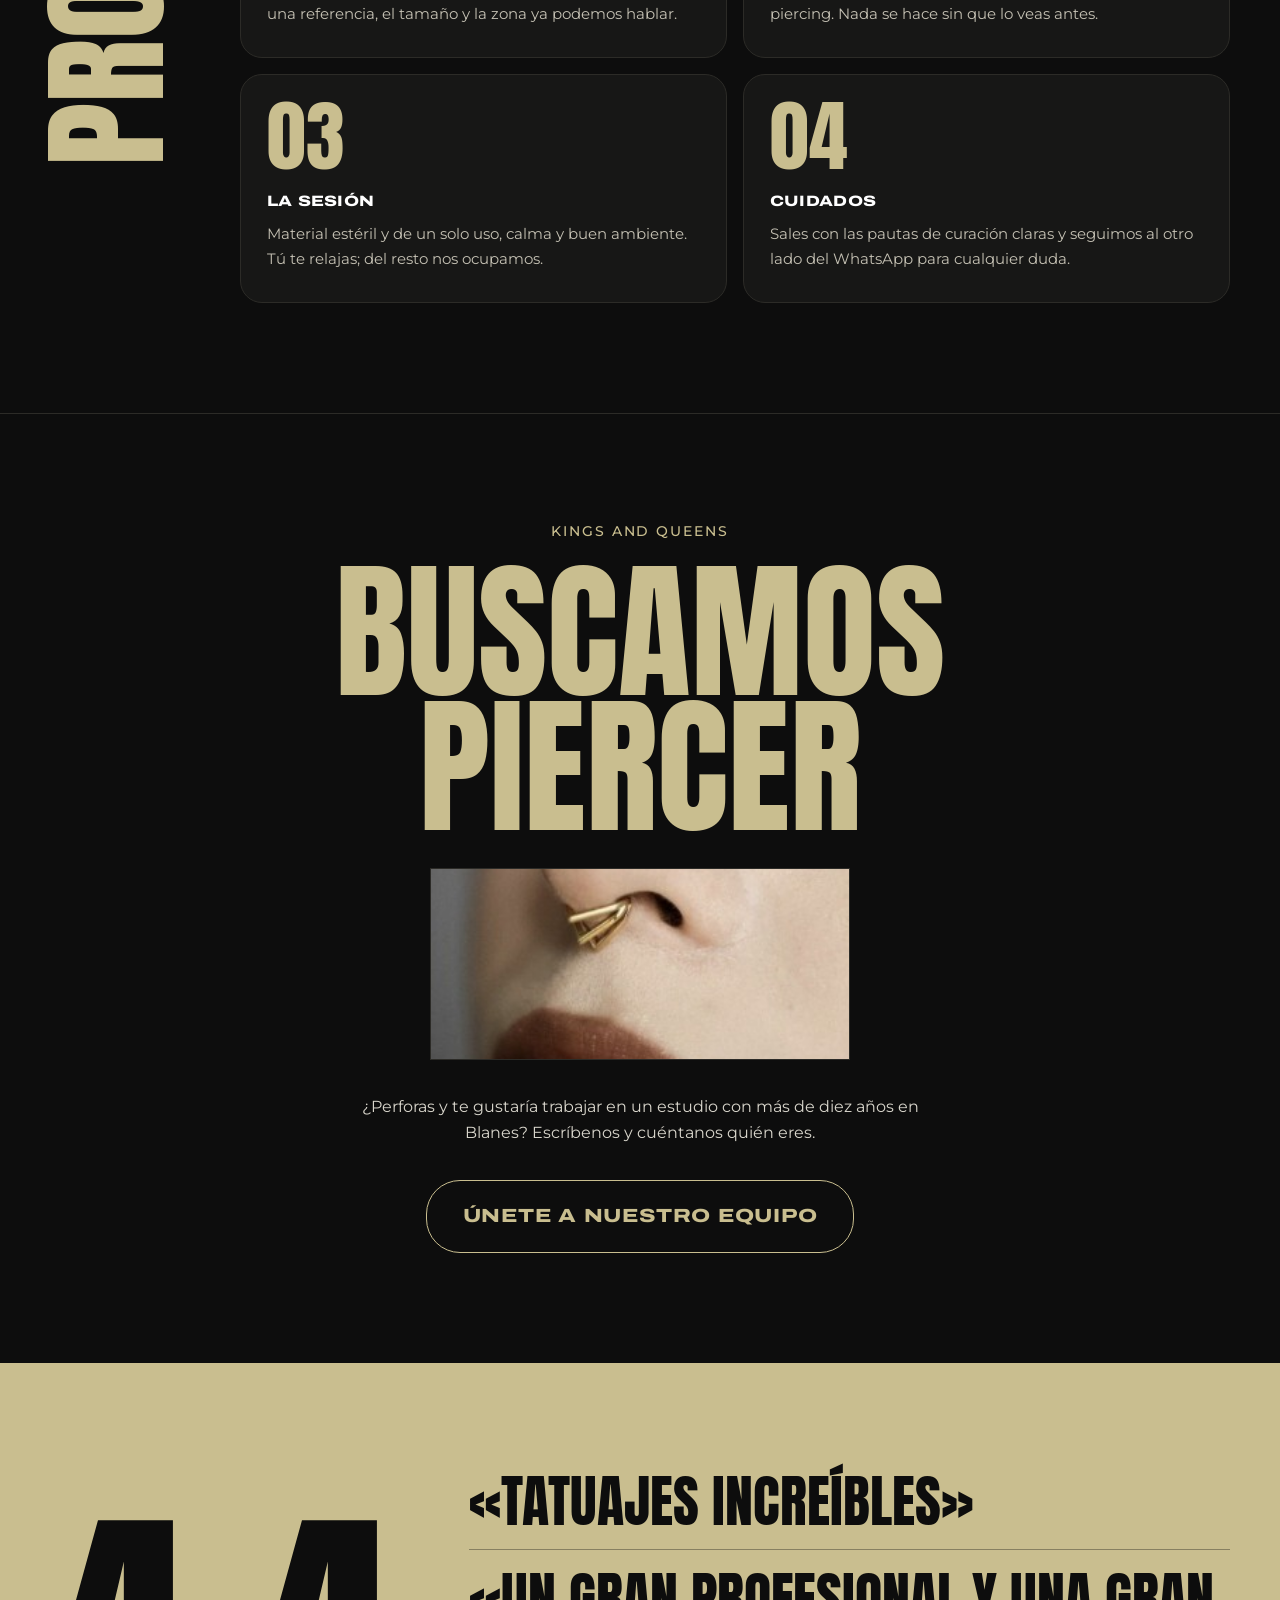
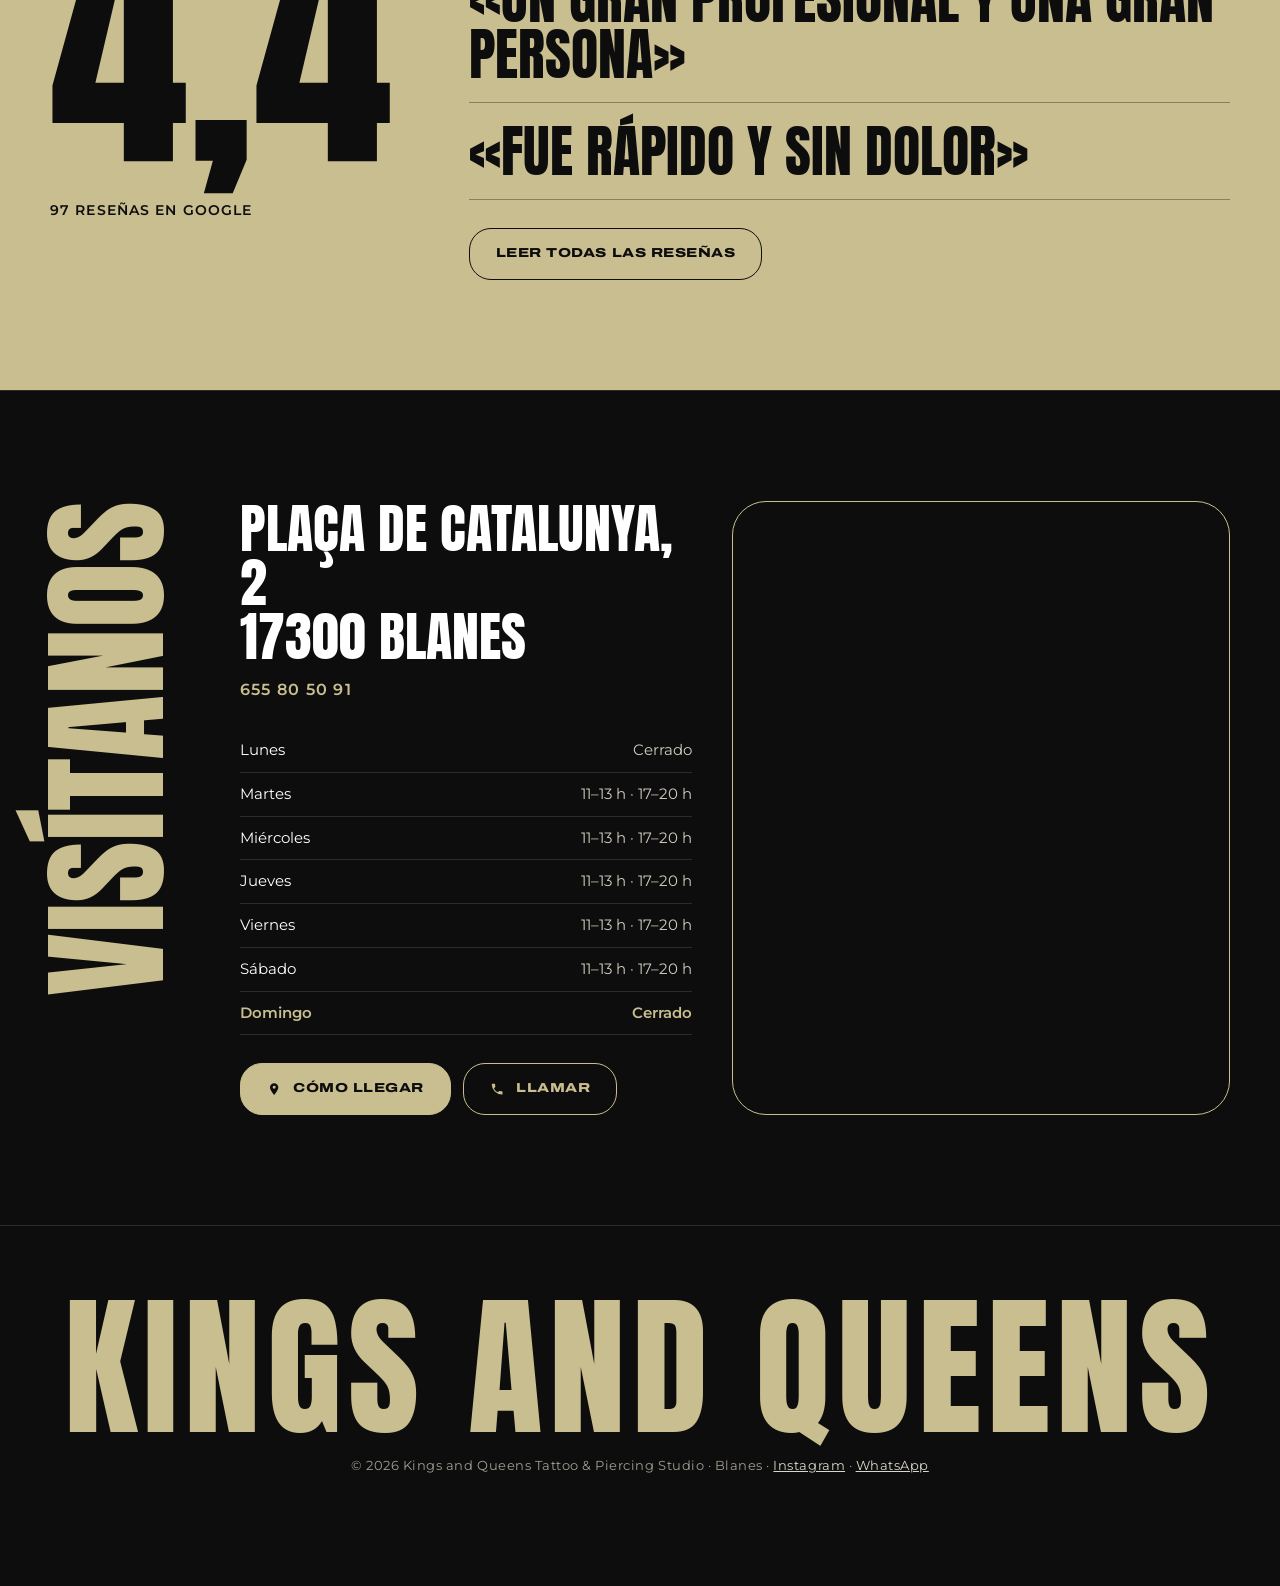
==== commit c05ab043: "Actualización automática 2026-11-10 00:33" ====
--- a/index.html
+++ b/index.html
@@ -31,7 +31,7 @@
     <nav class="nav" aria-label="Secciones">
       <a href="#servicios">Servicios</a><a href="#trabajos">Trabajos</a><a href="#precios">Precios</a><a href="#equipo">Equipo</a><a href="#visita">Visítanos</a>
     </nav>
-    <a class="btn btn--sm" href="#cita">Pide cita</a>
+    <a class="btn btn--sm" href="cita.html">Pide cita</a>
   </div>
 </header>
 
@@ -44,7 +44,7 @@
     <h1><span>Tattoo</span><span class="a">Piercing</span><span class="a">Láser</span></h1>
     <div class="pie">
       <p class="lead">Estudio de tatuajes, perforaciones, eliminación láser y joyería en la Plaça de Catalunya de Blanes.</p>
-      <a class="flecha" href="#cita">Pide cita <i></i></a>
+      <a class="flecha" href="cita.html">Pide cita <i></i></a>
     </div>
     <p class="estado" id="estado"><u></u><span>Plaça de Catalunya, 2</span></p>
     <a class="nota" href="#opiniones" aria-label="4,4 sobre 5 en Google, 97 reseñas"><strong>4,4</strong>97 reseñas<br>en Google</a>
@@ -176,38 +176,6 @@
     <figure class="rv"><img src="img/nariz.jpg" alt="Primer plano de un aro dorado en la nariz" loading="lazy" width="297" height="190"></figure>
     <p class="lead rv">¿Perforas y te gustaría trabajar en un estudio con más de diez años en Blanes? Escríbenos y cuéntanos quién eres.</p>
     <a class="btn rv" href="https://wa.me/34655805091?text=Hola%20Kings%20and%20Queens%2C%20he%20visto%20que%20busc%C3%A1is%20piercer%20y%20me%20gustar%C3%ADa%20unirme%20al%20equipo." target="_blank" rel="noopener">Únete a nuestro equipo</a>
-  </div>
-</section>
-
-<!-- ================= CITA ================= -->
-<section class="sec" id="cita">
-  <div class="wrap lat">
-    <h2 class="vert">Pide cita</h2>
-    <div>
-      <div class="intro rv">
-        <p class="marca">Empieza por aquí</p>
-        <h3 class="wide">Marca <span class="sl">//</span> escribe <span class="sl">//</span> envía</h3>
-        <p class="lead">Elige lo que tengas claro y te abrimos WhatsApp con el mensaje ya escrito. Lo demás lo hablamos.</p>
-      </div>
-      <form class="form rv" id="idea">
-        <fieldset><legend>Qué quieres hacerte</legend><div class="chips">
-          <label><input type="radio" name="serv" value="un tatuaje"><span>Tattoo</span></label>
-          <label><input type="radio" name="serv" value="un piercing"><span>Piercing</span></label>
-          <label><input type="radio" name="serv" value="una eliminación láser"><span>Eliminación láser</span></label>
-          <label><input type="radio" name="serv" value="una consulta de joyería"><span>Joyería</span></label>
-        </div></fieldset>
-        <fieldset><legend>Cuándo te va mejor</legend><div class="chips">
-          <label><input type="radio" name="hora" value="por la mañana (11–13 h)"><span>Mañana · 11–13 h</span></label>
-          <label><input type="radio" name="hora" value="por la tarde (17–20 h)"><span>Tarde · 17–20 h</span></label>
-          <label><input type="radio" name="hora" value="me da igual el horario"><span>Me da igual</span></label>
-        </div></fieldset>
-        <fieldset><legend><label for="txt">Tu idea</label></legend>
-          <textarea id="txt" name="txt" placeholder="Ej.: un león en el antebrazo, unos 15 cm…"></textarea>
-        </fieldset>
-        <button class="btn btn--full" type="submit"><svg><use href="#i-wa"/></svg>Enviar por WhatsApp</button>
-        <p class="note">No guardamos nada: el mensaje se abre en tu WhatsApp y lo envías tú.</p>
-      </form>
-    </div>
   </div>
 </section>
 
@@ -266,7 +234,7 @@
 </footer>
 
 <nav class="dock" aria-label="Accesos rápidos">
-  <a href="#cita"><svg><use href="#i-wa"/></svg>Pide cita</a>
+  <a href="cita.html"><svg><use href="#i-wa"/></svg>Pide cita</a>
   <a href="tel:+34655805091"><svg><use href="#i-tel"/></svg>Llamar</a>
   <a href="#visita"><svg><use href="#i-pin"/></svg>Mapa</a>
 </nav>
--- a/estilo.css
+++ b/estilo.css
@@ -188,7 +188,7 @@
 
 /* pie */
 .fin{border-top:1px solid var(--l);padding:54px 0 110px;text-align:center}
-.fin .gran{font:400 clamp(60px,15vw,220px)/.85 var(--disp);text-transform:uppercase;color:var(--a);white-space:nowrap}
+.fin .gran{font:400 clamp(40px,12.2vw,154px)/.85 var(--disp);text-transform:uppercase;color:var(--a);white-space:nowrap}
 .fin p{margin-top:22px;font-size:13px;color:var(--g);letter-spacing:.04em}
 .fin p a{color:#d9d6cc}
 
